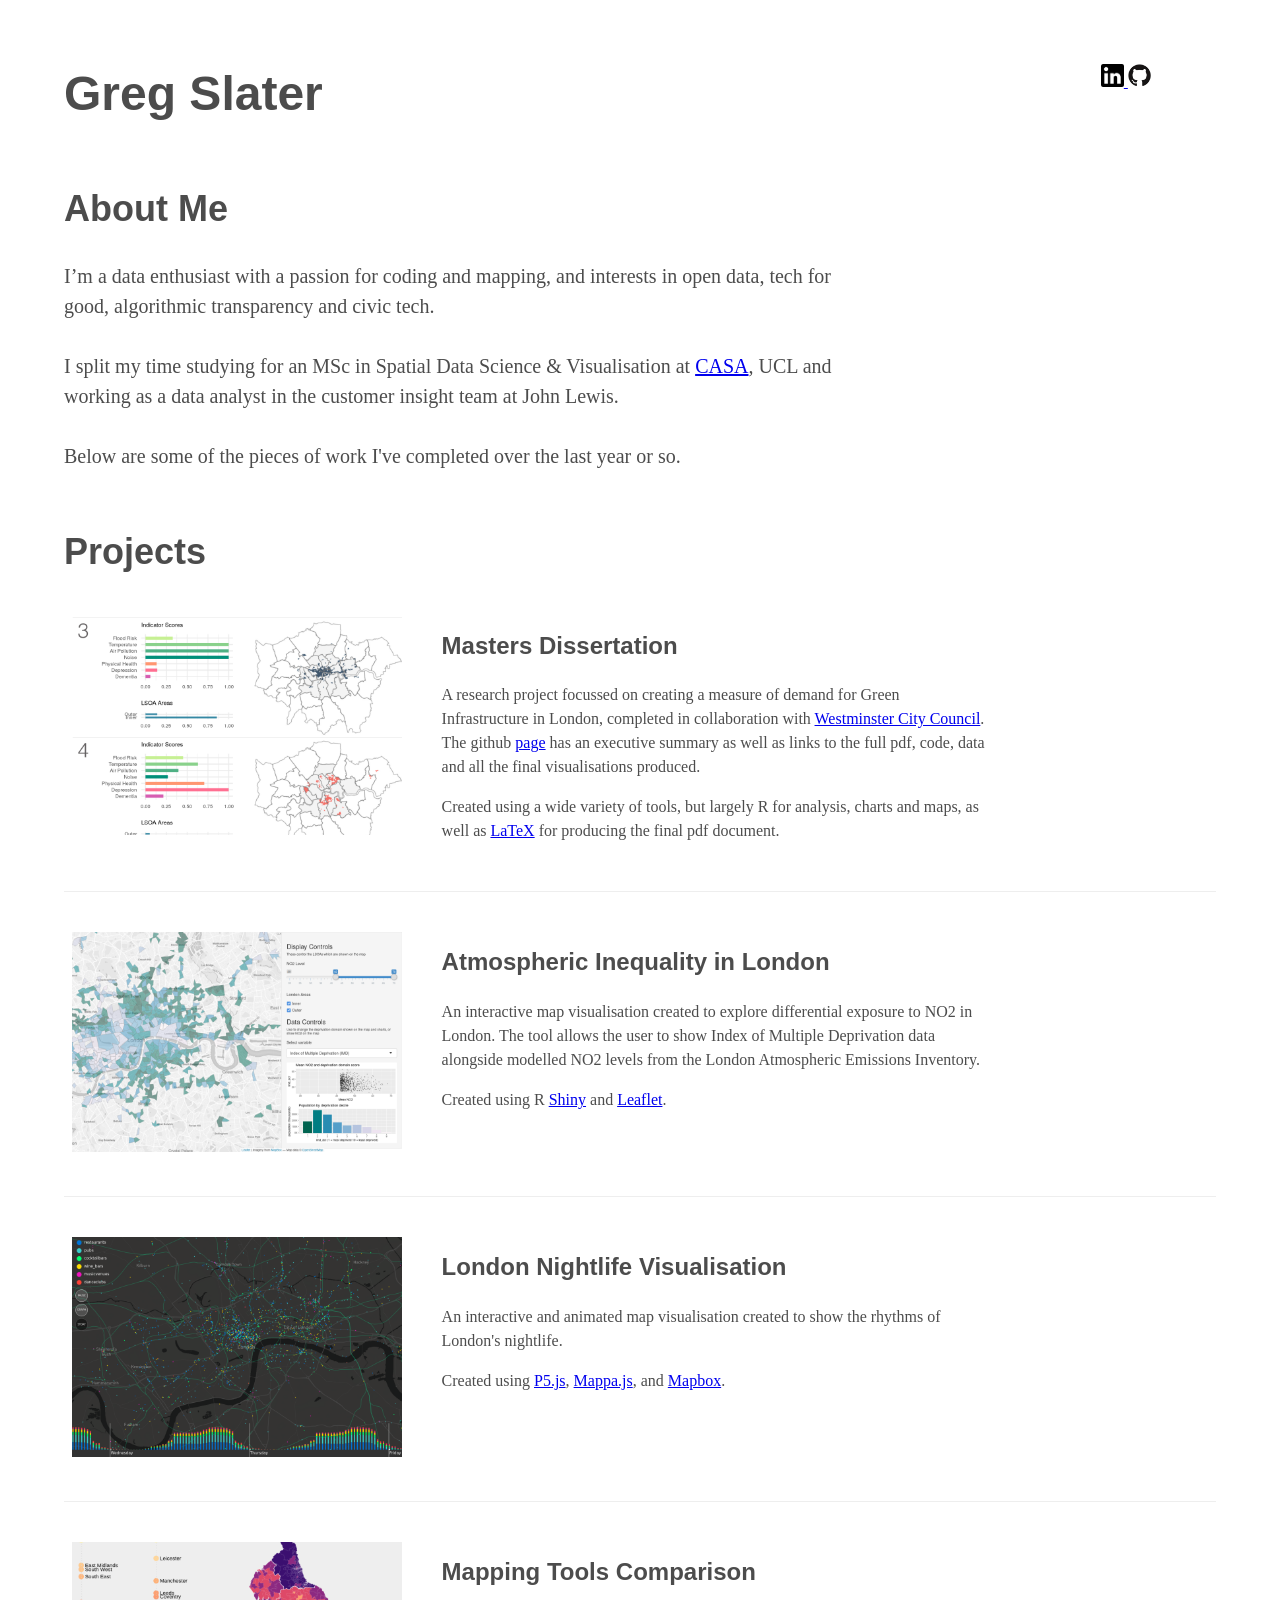
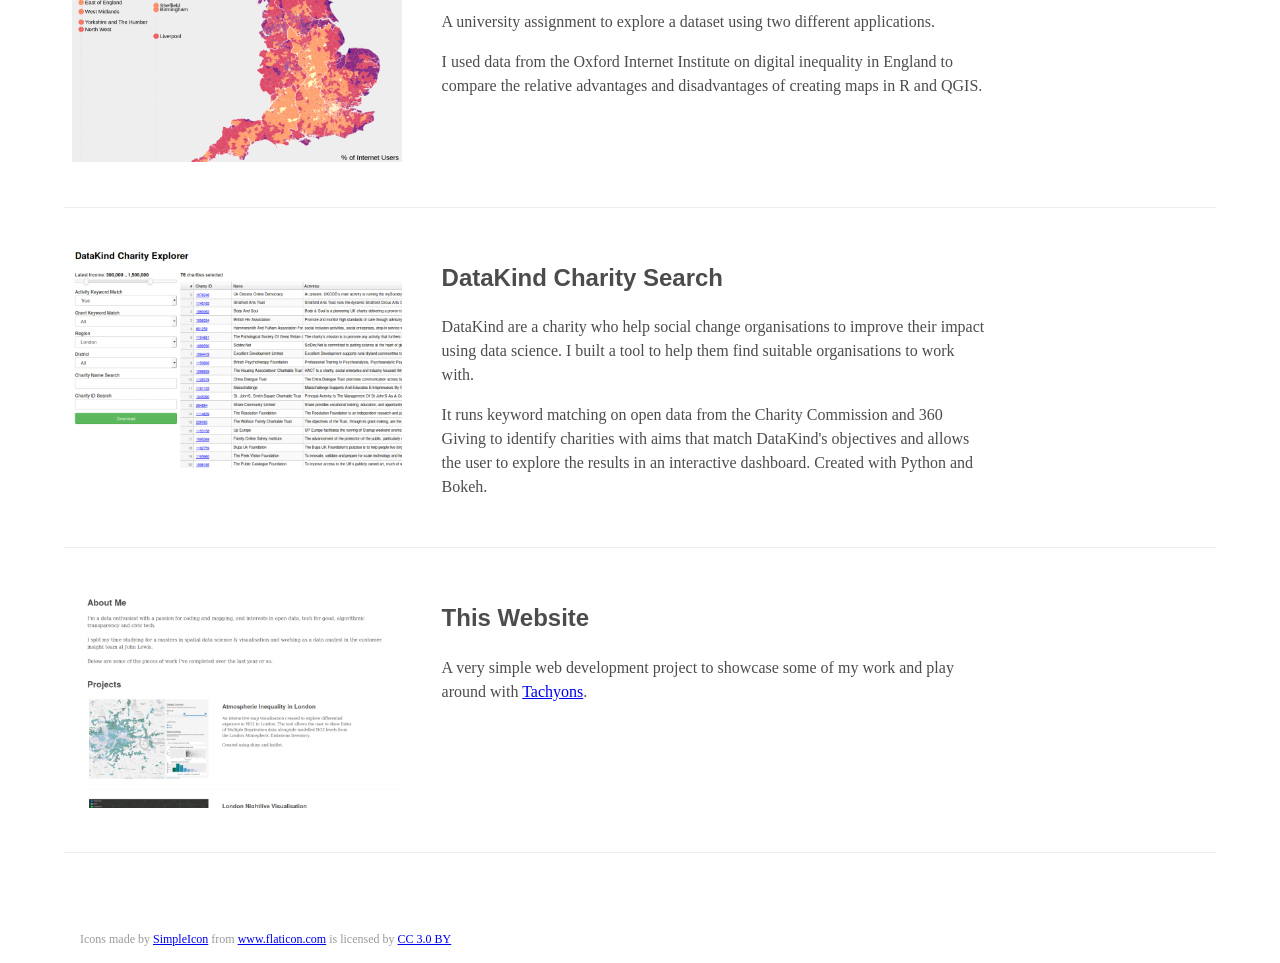
==== index.html @ 58b767f7 "add dissertation section" ====
<!DOCTYPE html>
<html lang="en">
  <head>
    <meta charset="UTF-8">
    <title>
       Greg Slater
    </title>
    <link rel="stylesheet" href="files/tachyons.css"/>
    <!-- <link href='https://fonts.googleapis.com/css?family=Montserrat' rel='stylesheet'> -->
  </head>


<body class = "black-70">
<!-- <p>Test text hello</p> -->
<!-- <section class="bg-white-10 pt5-ns pt4 ph5-ns ph4 black-80 lato"> -->
<section class="fl w-100 ph5-ns mt4 bg-white-10">
  <div class="fl w-90">
    <h1 class = "f1 lh-title sans-serif">Greg Slater</h1>
  </div>
  <div class="fl w-10 mt4">
    <!-- https://github.com/greg-slater/ -->
    <a href = "https://www.linkedin.com/in/greg-slater-in/">
      <img src="images/linkedin.png" class="w-20" alt="linkedin logo">
    </a>
    <a href = "https://github.com/greg-slater/">
      <img src="images/github.png" class="w-20" alt="linkedin logo">
    </a>
  </div>
  <!-- <div class="fl w-10 mt4"> -->
    <!-- <a href = "https://github.com/greg-slater/">
      <img src="images/github.png" class="w-20" alt="linkedin logo">
    </a> -->
  <!-- </div> -->
  <div class="fl w-70">
    <h2 class = "f2 lh-title sans-serif">About Me</h2>
    <p class = "f4 lh-copy baskerville">
      I’m a data enthusiast with a passion for coding and mapping, and interests in
      open data, tech for good, algorithmic transparency and civic tech. <br> <br>
      I split my time studying for an MSc in Spatial Data Science & Visualisation
      at <a href="https://www.ucl.ac.uk/bartlett/casa/">CASA</a>, UCL
      and working as a data analyst in the customer insight team at John Lewis. <br> <br>
      Below are some of the pieces of work I've completed over the last year or so.
    </p>
  </div>
</section>

<section class="fl w-100 ph5-ns mt2 bg-white-10">
  <h2 class = "f2 lh-title sans-serif"> Projects</h2>
</section>

<section class="fl w-100 ph5-ns mt1 cs w-100 bg-white-10">


    <div class = "fl w-30 pa2 dim pointer">
      <a href = "https://github.com/greg-slater/dissertation">
        <img src="images/dissertation_500.png" class="mw-100" alt="atmosphere thumbnail">
      </a>
    </div>

    <div class = "fl w-70 mh4 measure-wide">
      <h3 class = "f3 sans-serif">Masters Dissertation</h3>
      <p class = "f5 lh-copy baskerville">
        A research project focussed on creating a measure of demand for Green Infrastructure
        in London, completed in collaboration with <a href="https://www.westminster.gov.uk/">
          Westminster City Council</a>. The
        github <a href="https://github.com/greg-slater/dissertation">page</a> has
        an executive summary as well as links to the full pdf, code, data and all
        the final visualisations produced.
      </p>
      <p class = "f5 lh-copy baskerville">
        Created using a wide variety of tools, but largely R for analysis, charts
        and maps, as well as <a href="https://www.latex-project.org/">LaTeX</a>
        for producing the final pdf document.
      </p>
    </div>

    <div class = "fl w-100 pa3"></div>
    <div class = "fl w-100 pa3 bt b--light-gray"></div>


  <div class = "fl w-30 pa2 dim pointer">
    <a href = "https://greg-slater.shinyapps.io/shiny_app/">
      <img src="images/atmosphere_500.png" class="mw-100" alt="atmosphere thumbnail">
    </a>
  </div>

  <div class = "fl w-70 mh4 measure-wide">
    <h3 class = "f3 sans-serif">Atmospheric Inequality in London</h3>
    <p class = "f5 lh-copy baskerville">
      An interactive map visualisation created to explore differential exposure
      to NO2 in London. The tool allows the user to show Index of Multiple Deprivation data alongside
      modelled NO2 levels from the London Atmospheric Emissions Inventory.
    </p>
    <p class = "f5 lh-copy baskerville">
      Created using R <a href="https://shiny.rstudio.com/">Shiny</a> and
      <a href="https://rstudio.github.io/leaflet/">Leaflet</a>.
    </p>
  </div>

  <div class = "fl w-100 pa3"></div>
  <div class = "fl w-100 pa3 bt b--light-gray"></div>

  <div class = "fl w-30 pa2 dim pointer">
    <a href = "yelp/index.html">
      <img src="images/yelp_500.png" class="mw-100" alt="yelp thumbnail">
    </a>
  </div>
  <div class = "fl w-70 mh4 measure-wide">
    <h3 class = "f3 sans-serif">London Nightlife Visualisation</h3>
    <p class = "f5 lh-copy baskerville">
      An interactive and animated map visualisation created to show the rhythms of London's nightlife.
    </p>
    <p class = "f5 lh-copy baskerville">
      Created using <a href="https://p5js.org/">P5.js</a>, <a href="https://mappa.js.org/">Mappa.js</a>,
      and <a href="https://www.mapbox.com/">Mapbox</a>.
    </p>
  </div>

  <div class = "fl w-100 pa3"></div>
  <div class = "fl w-100 pa3 bt b--light-gray"></div>

  <div class = "fl w-30 pa2 dim pointer">
    <a href = "https://github.com/greg-slater/GIS">
      <img src="images/internet_500.png" class="mw-100" alt="internet thumbnail">
    </a>
  </div>

  <div class = "fl w-70 mh4 measure-wide">
    <h3 class = "f3 sans-serif">Mapping Tools Comparison</h3>
    <p class = "f5 lh-copy baskerville">
      A university assignment to explore a dataset using two different applications.
    </p>
    <p class = "f5 lh-copy baskerville">
      I used data from the Oxford Internet Institute on digital inequality in England to
      compare the relative advantages and disadvantages of creating maps in R and QGIS.
    </p>
  </div>

  <div class = "fl w-100 pa3"></div>
  <div class = "fl w-100 pa3 bt b--light-gray"></div>

  <div class = "fl w-30 pa2 dim pointer">
    <a href = "https://github.com/greg-slater/charity_search">
      <img src="images/charity_500.png" class="mw-100" alt="charity thumbnail">
    </a>
  </div>

  <div class = "fl w-70 mh4 measure-wide">
    <h3 class = "f3 sans-serif">DataKind Charity Search</h3>
    <p class = "f5 lh-copy baskerville">
      DataKind are a charity who help social change organisations to improve their impact using
      data science. I built a tool to help them find suitable organisations to work with.
    </p>
    <p class = "f5 lh-copy baskerville">
      It runs keyword matching on open data from the Charity Commission and 360 Giving
      to identify charities with aims that match DataKind's objectives and allows the user to explore
      the results in an interactive dashboard. Created with Python and Bokeh.
    </p>
  </div>

  <div class = "fl w-100 pa3"></div>
  <div class = "fl w-100 pa3 bt b--light-gray"></div>

  <div class = "fl w-30 pa2 dim pointer">
    <a href = "https://greg-slater.github.io">
      <img src="images/website_500.png" class="mw-100" alt="charity thumbnail">
    </a>
  </div>

  <div class = "fl w-70 mh4 measure-wide">
    <h3 class = "f3 sans-serif">This Website</h3>
    <p class = "f5 lh-copy baskerville">
      A very simple web development project to showcase some of my work and play around
      with <a href="https://http://tachyons.io/">Tachyons</a>.
    </p>
  </div>

  <div class = "fl w-100 pa3"></div>
  <div class = "fl w-100 pa3 bt b--light-gray"></div>

  <div class = "fl w-100 pa3"></div>
  <div class = "fl w-100 f7 pa3 black-40">Icons made by <a href="https://www.flaticon.com/authors/simpleicon" title="SimpleIcon">SimpleIcon</a> from <a href="https://www.flaticon.com/" 		    title="Flaticon">www.flaticon.com</a> is licensed by <a href="http://creativecommons.org/licenses/by/3.0/" 		    title="Creative Commons BY 3.0" target="_blank">CC 3.0 BY</a></div>

</section>

<script>
</script>

</body>
</html>
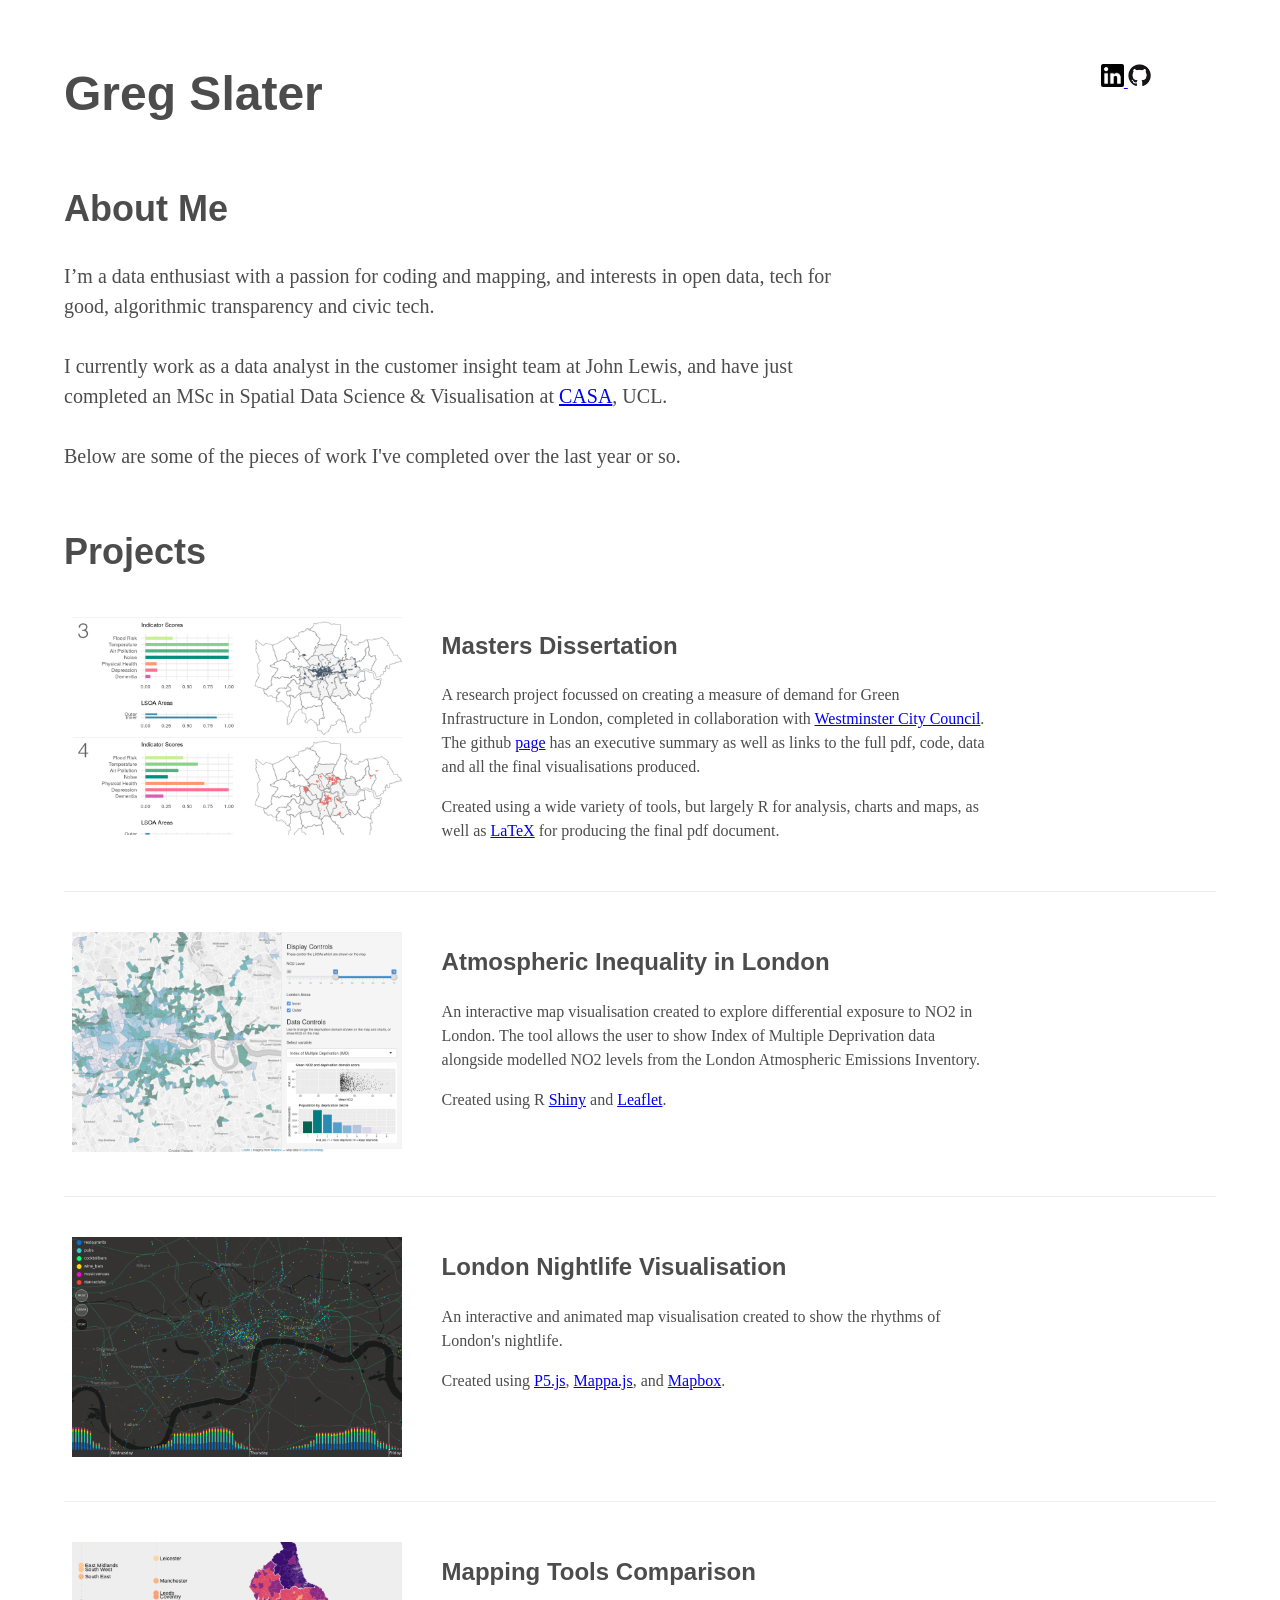
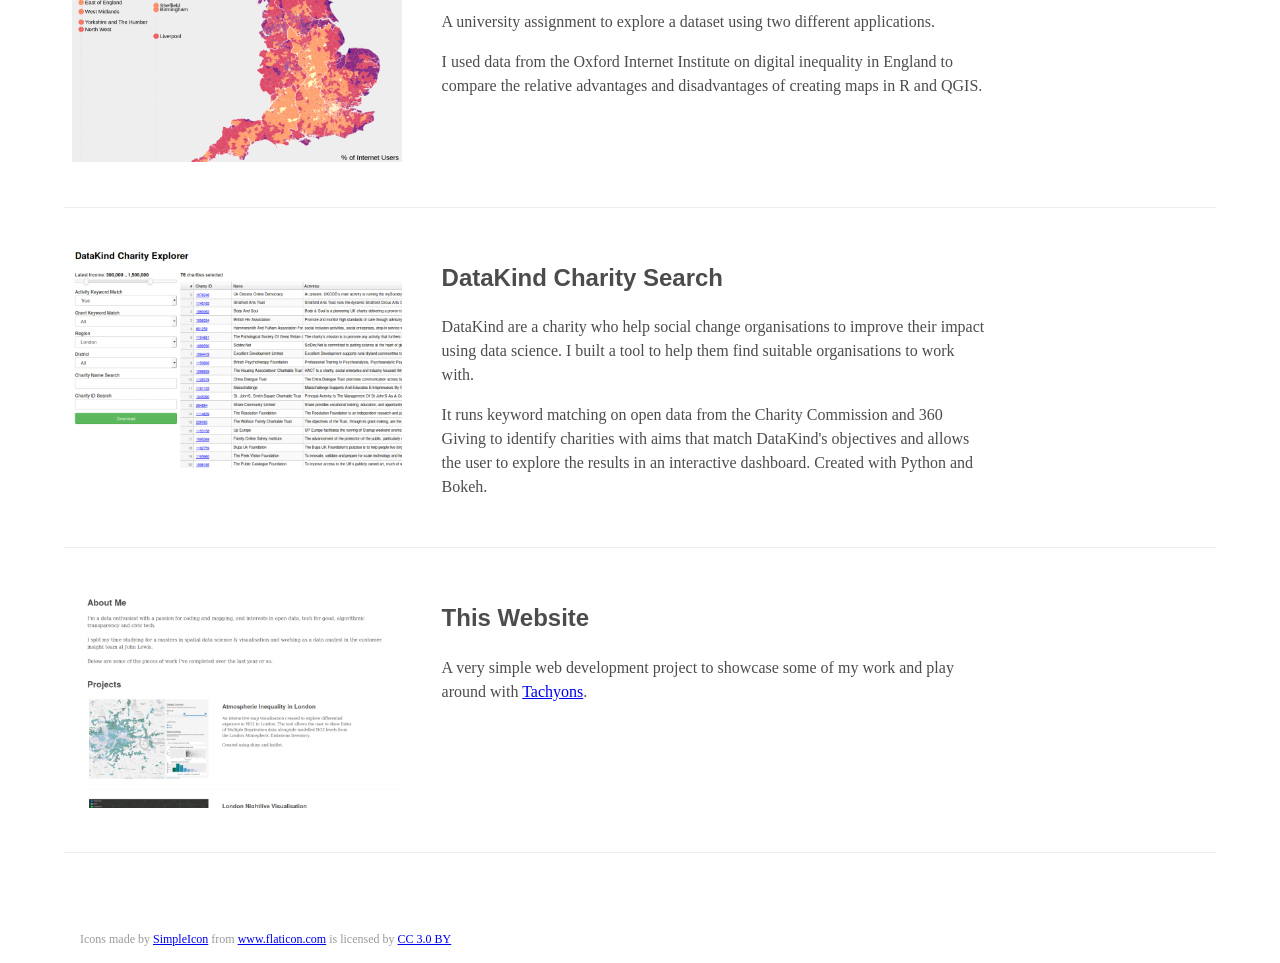
==== commit 31214372: "blurb change" ====
--- a/index.html
+++ b/index.html
@@ -36,9 +36,9 @@
     <p class = "f4 lh-copy baskerville">
       I’m a data enthusiast with a passion for coding and mapping, and interests in
       open data, tech for good, algorithmic transparency and civic tech. <br> <br>
-      I split my time studying for an MSc in Spatial Data Science & Visualisation
-      at <a href="https://www.ucl.ac.uk/bartlett/casa/">CASA</a>, UCL
-      and working as a data analyst in the customer insight team at John Lewis. <br> <br>
+      I currently work as a data analyst in the customer insight team at John Lewis,
+      and have just completed an MSc in Spatial Data Science & Visualisation
+      at <a href="https://www.ucl.ac.uk/bartlett/casa/">CASA</a>, UCL. <br> <br>
       Below are some of the pieces of work I've completed over the last year or so.
     </p>
   </div>
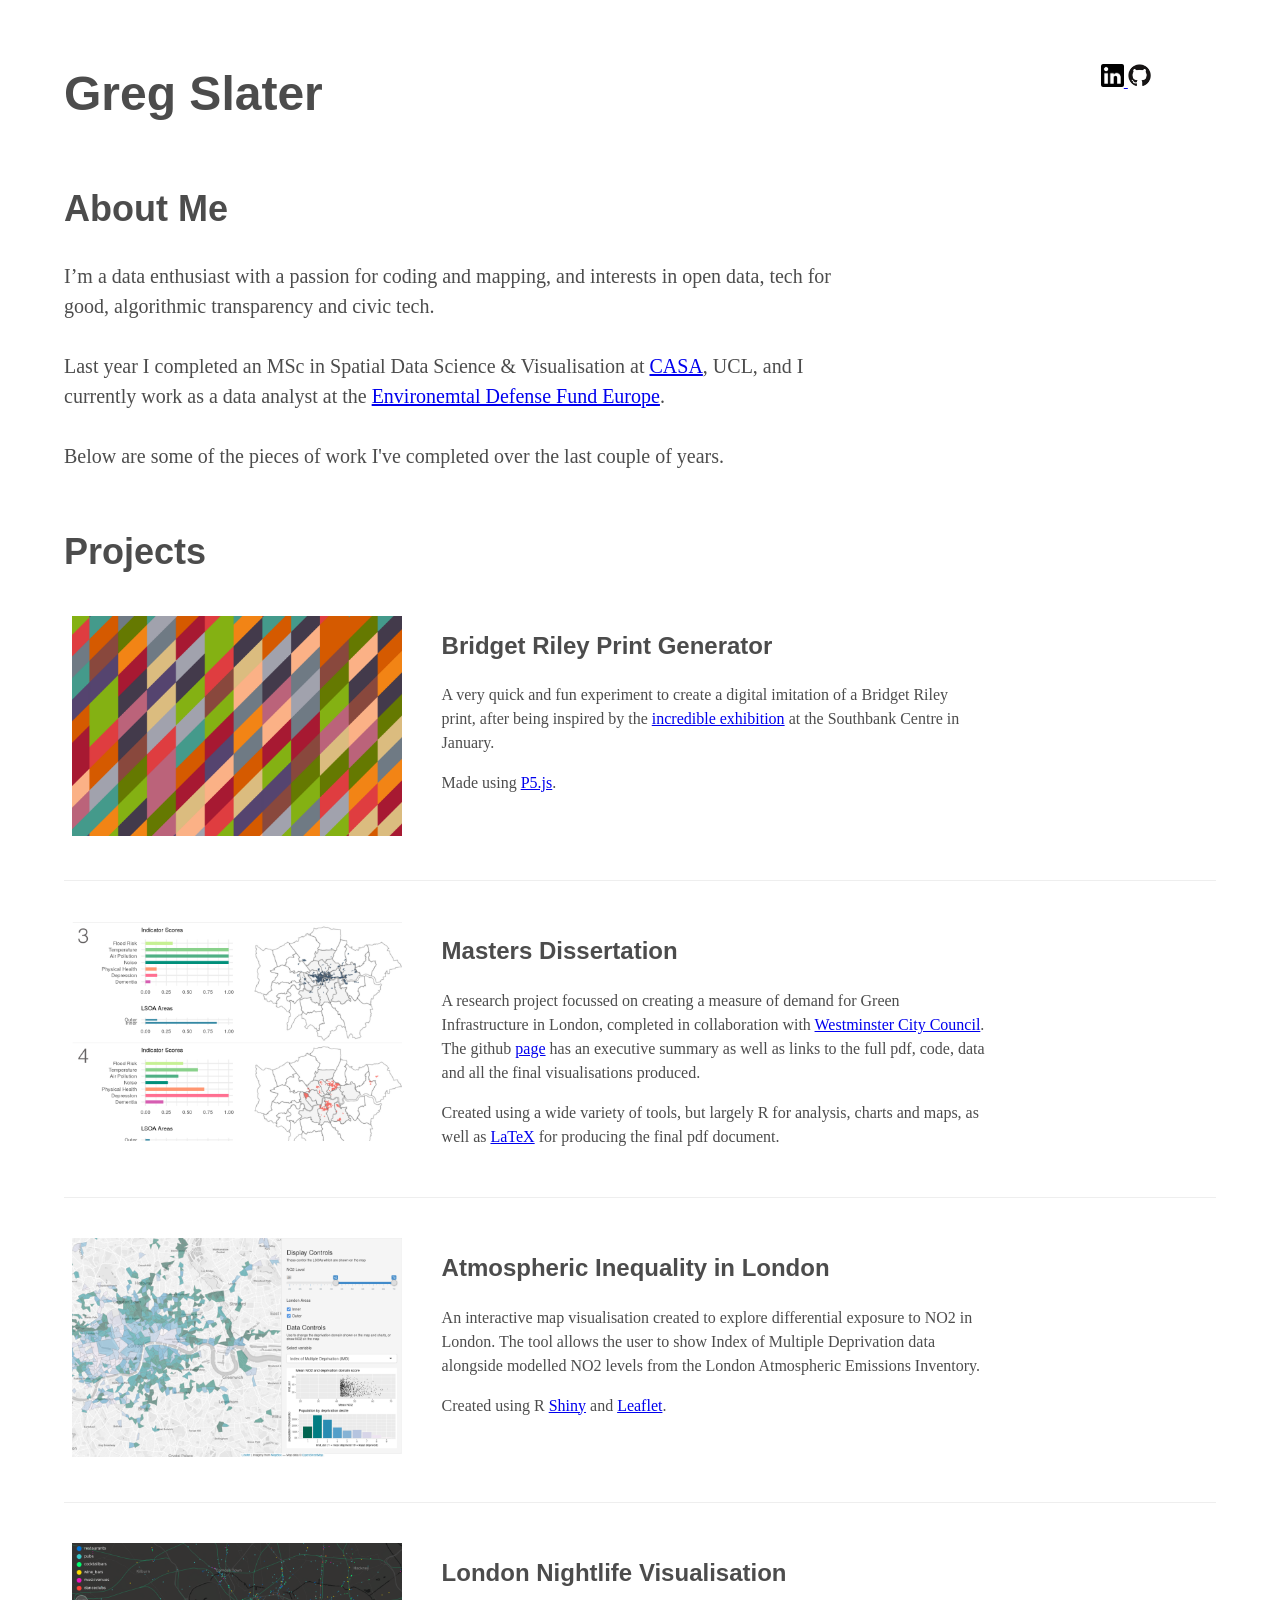
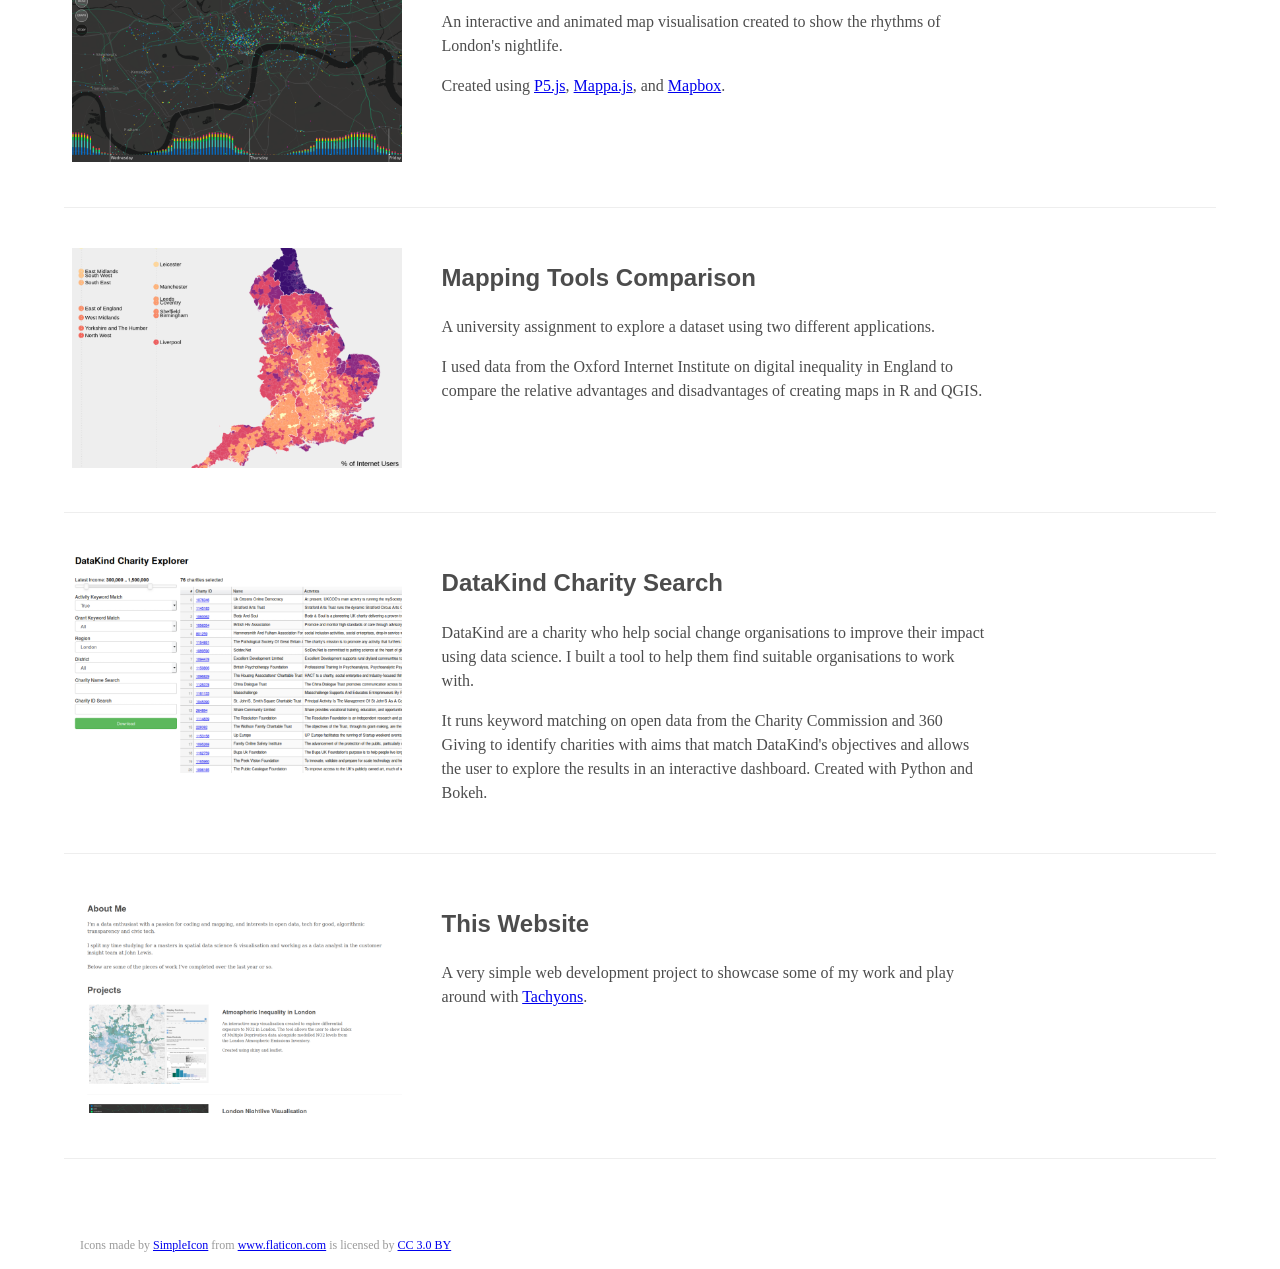
==== commit 2bf6a01f: "add riley section" ====
--- a/index.html
+++ b/index.html
@@ -36,10 +36,10 @@
     <p class = "f4 lh-copy baskerville">
       I’m a data enthusiast with a passion for coding and mapping, and interests in
       open data, tech for good, algorithmic transparency and civic tech. <br> <br>
-      I currently work as a data analyst in the customer insight team at John Lewis,
-      and have just completed an MSc in Spatial Data Science & Visualisation
-      at <a href="https://www.ucl.ac.uk/bartlett/casa/">CASA</a>, UCL. <br> <br>
-      Below are some of the pieces of work I've completed over the last year or so.
+      Last year I completed an MSc in Spatial Data Science & Visualisation
+      at <a href="https://www.ucl.ac.uk/bartlett/casa/">CASA</a>, UCL, and I currently work
+      as a data analyst at the <a href="https://europe.edf.org/">Environemtal Defense Fund Europe</a>. <br> <br>
+      Below are some of the pieces of work I've completed over the last couple of years.
     </p>
   </div>
 </section>
@@ -49,6 +49,31 @@
 </section>
 
 <section class="fl w-100 ph5-ns mt1 cs w-100 bg-white-10">
+
+
+  <div class = "fl w-30 pa2 dim pointer">
+    <a href = "https://greg-slater.github.io/riley">
+      <img src="images/riley_500.png" class="mw-100" alt="riley thumbnail">
+    </a>
+  </div>
+
+  <div class = "fl w-70 mh4 measure-wide">
+    <h3 class = "f3 sans-serif">Bridget Riley Print Generator</h3>
+    <p class = "f5 lh-copy baskerville">
+      A very quick and fun experiment to create a digital imitation of a Bridget Riley print, after being inspired by the
+       <a href="https://www.southbankcentre.co.uk/venues/hayward-gallery/past-exhibitions/bridget-riley">
+        incredible exhibition</a> at the Southbank Centre in January.
+    </p>
+    <p class = "f5 lh-copy baskerville">
+      Made using <a href="https://p5js.org/">P5.js</a>.
+    </p>
+  </div>
+
+  <div class = "fl w-100 pa3"></div>
+  <div class = "fl w-100 pa3 bt b--light-gray"></div>
+
+
+<!-- BREAK -->
 
 
     <div class = "fl w-30 pa2 dim pointer">
@@ -78,6 +103,8 @@
     <div class = "fl w-100 pa3 bt b--light-gray"></div>
 
 
+<!-- BREAK -->
+
   <div class = "fl w-30 pa2 dim pointer">
     <a href = "https://greg-slater.shinyapps.io/shiny_app/">
       <img src="images/atmosphere_500.png" class="mw-100" alt="atmosphere thumbnail">
@@ -100,6 +127,9 @@
   <div class = "fl w-100 pa3"></div>
   <div class = "fl w-100 pa3 bt b--light-gray"></div>
 
+
+<!-- BREAK -->
+
   <div class = "fl w-30 pa2 dim pointer">
     <a href = "yelp/index.html">
       <img src="images/yelp_500.png" class="mw-100" alt="yelp thumbnail">
@@ -119,6 +149,9 @@
   <div class = "fl w-100 pa3"></div>
   <div class = "fl w-100 pa3 bt b--light-gray"></div>
 
+
+<!-- BREAK -->
+
   <div class = "fl w-30 pa2 dim pointer">
     <a href = "https://github.com/greg-slater/GIS">
       <img src="images/internet_500.png" class="mw-100" alt="internet thumbnail">
@@ -138,6 +171,9 @@
 
   <div class = "fl w-100 pa3"></div>
   <div class = "fl w-100 pa3 bt b--light-gray"></div>
+
+
+<!-- BREAK -->
 
   <div class = "fl w-30 pa2 dim pointer">
     <a href = "https://github.com/greg-slater/charity_search">
@@ -161,6 +197,9 @@
   <div class = "fl w-100 pa3"></div>
   <div class = "fl w-100 pa3 bt b--light-gray"></div>
 
+
+<!-- BREAK -->
+
   <div class = "fl w-30 pa2 dim pointer">
     <a href = "https://greg-slater.github.io">
       <img src="images/website_500.png" class="mw-100" alt="charity thumbnail">
@@ -178,6 +217,9 @@
   <div class = "fl w-100 pa3"></div>
   <div class = "fl w-100 pa3 bt b--light-gray"></div>
 
+
+<!-- BREAK -->
+
   <div class = "fl w-100 pa3"></div>
   <div class = "fl w-100 f7 pa3 black-40">Icons made by <a href="https://www.flaticon.com/authors/simpleicon" title="SimpleIcon">SimpleIcon</a> from <a href="https://www.flaticon.com/" 		    title="Flaticon">www.flaticon.com</a> is licensed by <a href="http://creativecommons.org/licenses/by/3.0/" 		    title="Creative Commons BY 3.0" target="_blank">CC 3.0 BY</a></div>
 
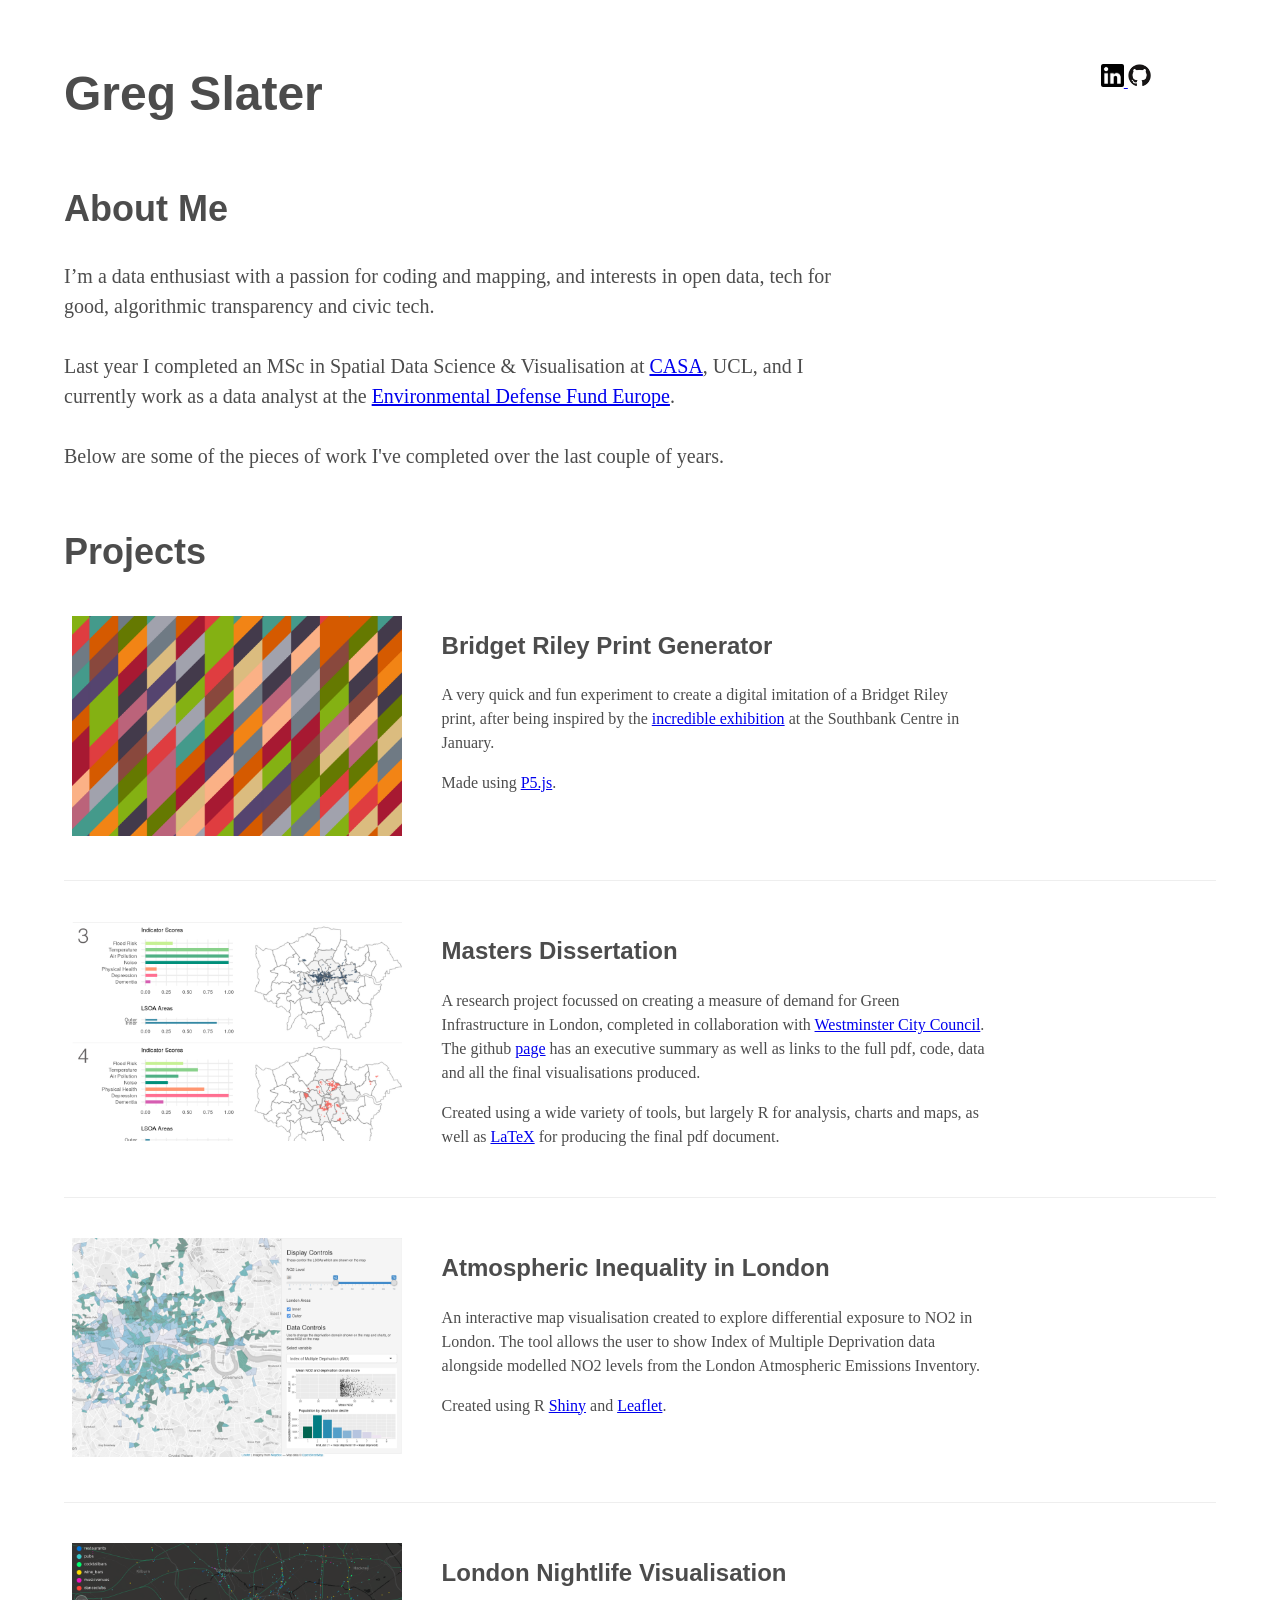
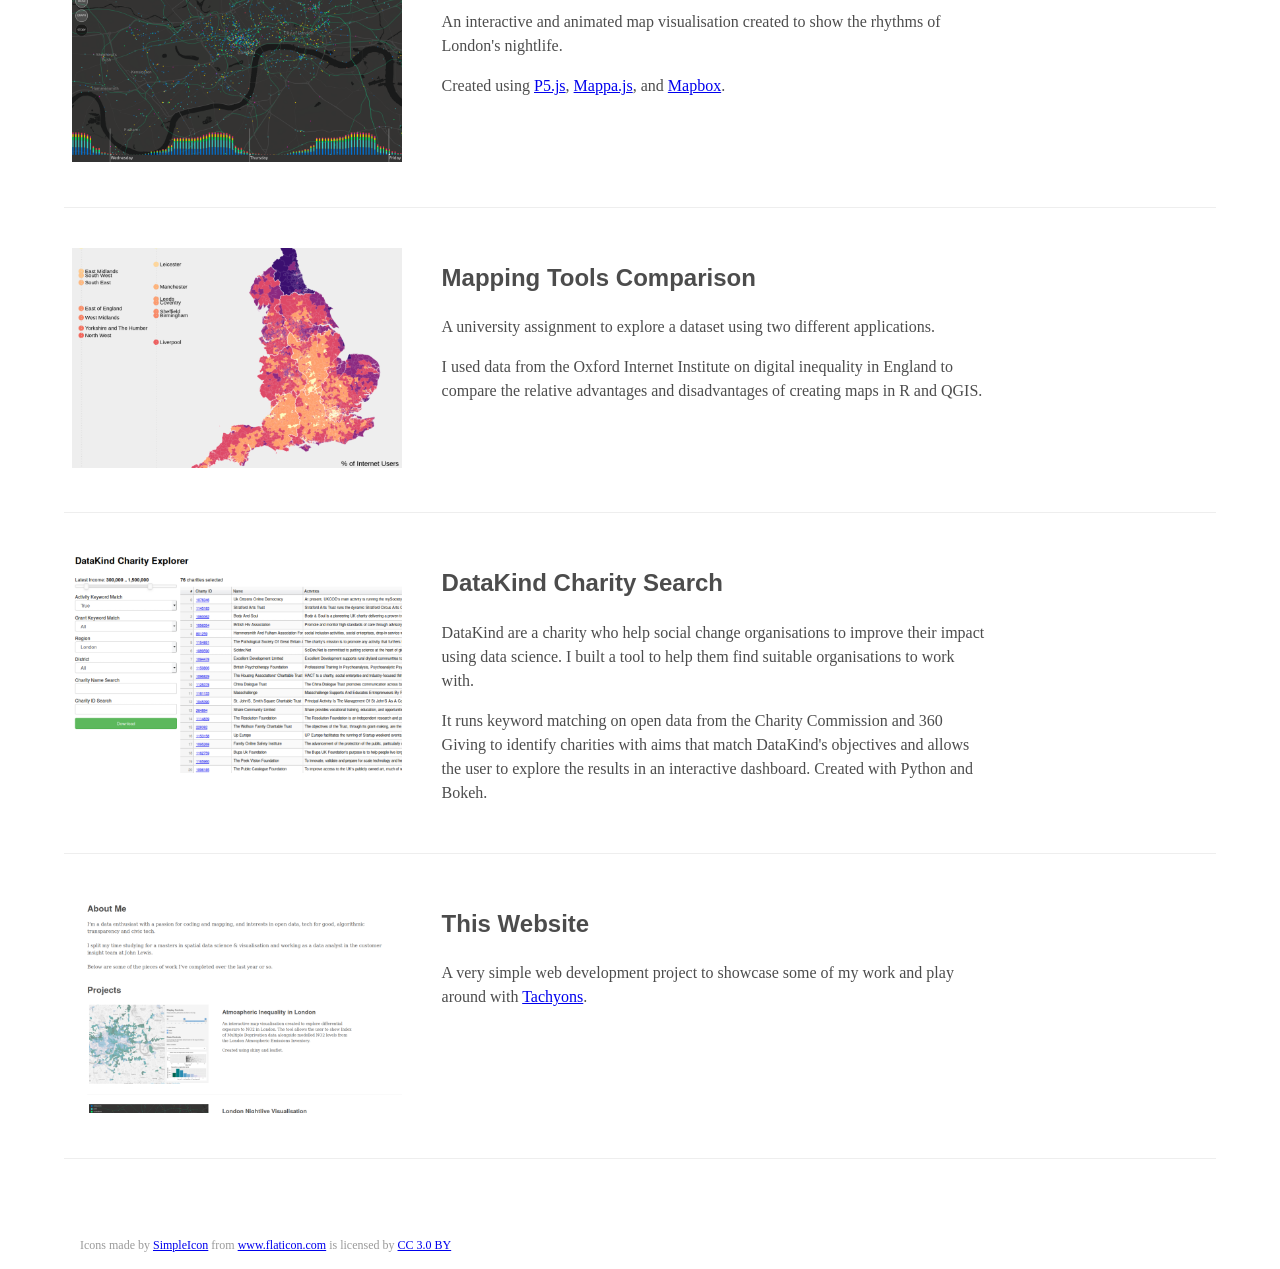
==== commit 236cc9e0: "spelling" ====
--- a/index.html
+++ b/index.html
@@ -38,7 +38,7 @@
       open data, tech for good, algorithmic transparency and civic tech. <br> <br>
       Last year I completed an MSc in Spatial Data Science & Visualisation
       at <a href="https://www.ucl.ac.uk/bartlett/casa/">CASA</a>, UCL, and I currently work
-      as a data analyst at the <a href="https://europe.edf.org/">Environemtal Defense Fund Europe</a>. <br> <br>
+      as a data analyst at the <a href="https://europe.edf.org/">Environmental Defense Fund Europe</a>. <br> <br>
       Below are some of the pieces of work I've completed over the last couple of years.
     </p>
   </div>
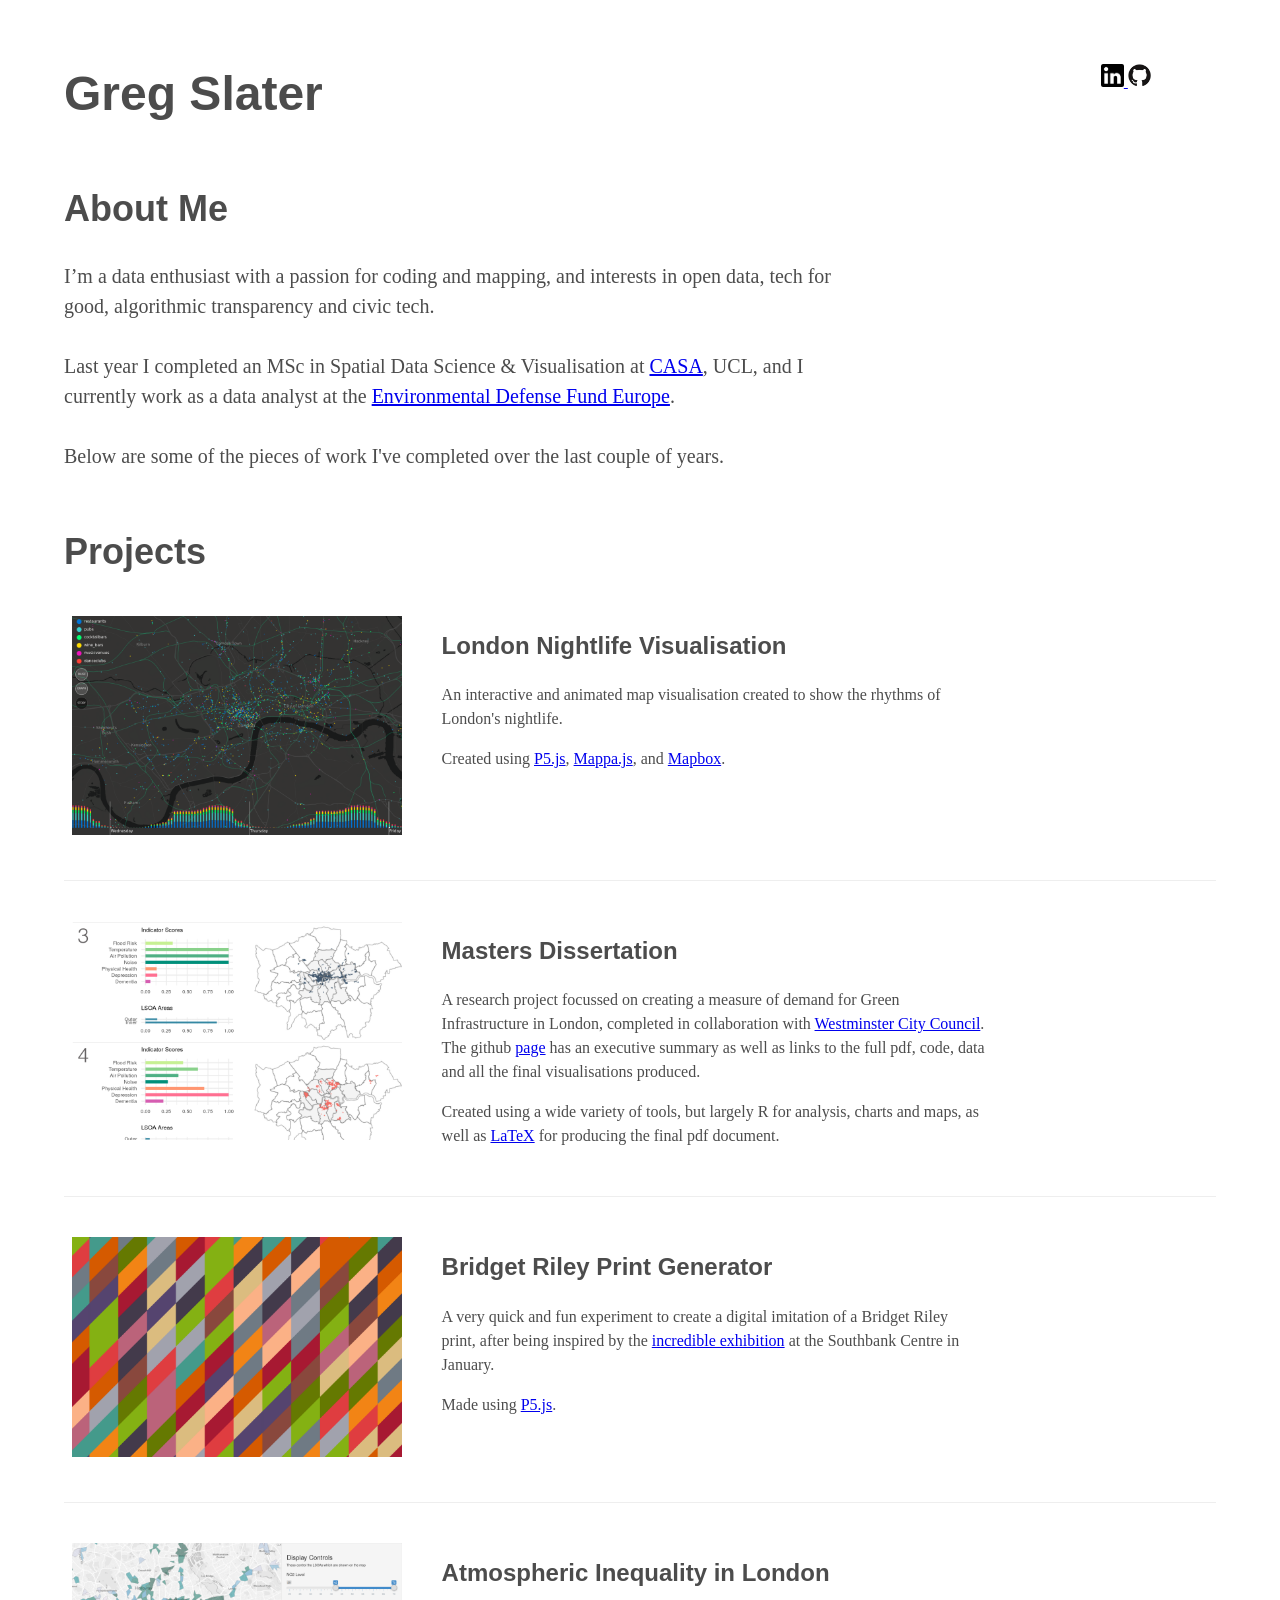
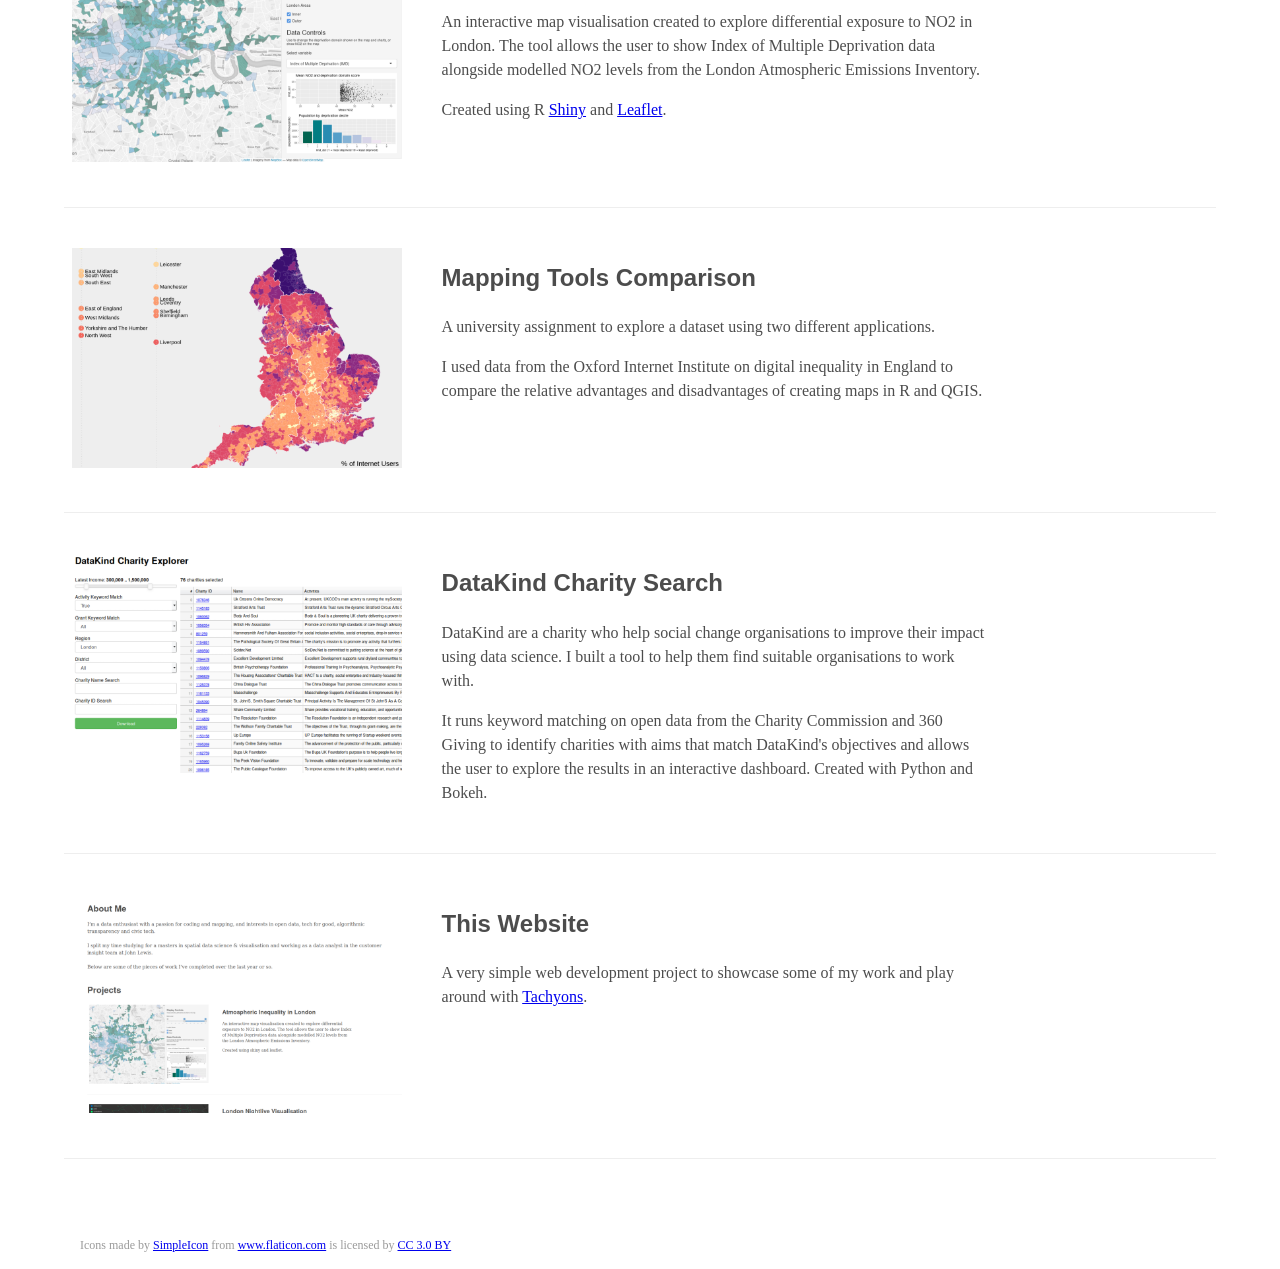
==== commit 44ac77f5: "change projects order" ====
--- a/index.html
+++ b/index.html
@@ -6,13 +6,11 @@
        Greg Slater
     </title>
     <link rel="stylesheet" href="files/tachyons.css"/>
-    <!-- <link href='https://fonts.googleapis.com/css?family=Montserrat' rel='stylesheet'> -->
   </head>
 
 
 <body class = "black-70">
-<!-- <p>Test text hello</p> -->
-<!-- <section class="bg-white-10 pt5-ns pt4 ph5-ns ph4 black-80 lato"> -->
+
 <section class="fl w-100 ph5-ns mt4 bg-white-10">
   <div class="fl w-90">
     <h1 class = "f1 lh-title sans-serif">Greg Slater</h1>
@@ -26,11 +24,8 @@
       <img src="images/github.png" class="w-20" alt="linkedin logo">
     </a>
   </div>
-  <!-- <div class="fl w-10 mt4"> -->
-    <!-- <a href = "https://github.com/greg-slater/">
-      <img src="images/github.png" class="w-20" alt="linkedin logo">
-    </a> -->
-  <!-- </div> -->
+
+
   <div class="fl w-70">
     <h2 class = "f2 lh-title sans-serif">About Me</h2>
     <p class = "f4 lh-copy baskerville">
@@ -51,6 +46,57 @@
 <section class="fl w-100 ph5-ns mt1 cs w-100 bg-white-10">
 
 
+    <div class = "fl w-30 pa2 dim pointer">
+      <a href = "yelp/index.html">
+        <img src="images/yelp_500.png" class="mw-100" alt="yelp thumbnail">
+      </a>
+    </div>
+    <div class = "fl w-70 mh4 measure-wide">
+      <h3 class = "f3 sans-serif">London Nightlife Visualisation</h3>
+      <p class = "f5 lh-copy baskerville">
+        An interactive and animated map visualisation created to show the rhythms of London's nightlife.
+      </p>
+      <p class = "f5 lh-copy baskerville">
+        Created using <a href="https://p5js.org/">P5.js</a>, <a href="https://mappa.js.org/">Mappa.js</a>,
+        and <a href="https://www.mapbox.com/">Mapbox</a>.
+      </p>
+    </div>
+
+    <div class = "fl w-100 pa3"></div>
+    <div class = "fl w-100 pa3 bt b--light-gray"></div>
+
+
+  <!-- BREAK -->
+
+      <div class = "fl w-30 pa2 dim pointer">
+        <a href = "https://github.com/greg-slater/dissertation">
+          <img src="images/dissertation_500.png" class="mw-100" alt="atmosphere thumbnail">
+        </a>
+      </div>
+
+      <div class = "fl w-70 mh4 measure-wide">
+        <h3 class = "f3 sans-serif">Masters Dissertation</h3>
+        <p class = "f5 lh-copy baskerville">
+          A research project focussed on creating a measure of demand for Green Infrastructure
+          in London, completed in collaboration with <a href="https://www.westminster.gov.uk/">
+            Westminster City Council</a>. The
+          github <a href="https://github.com/greg-slater/dissertation">page</a> has
+          an executive summary as well as links to the full pdf, code, data and all
+          the final visualisations produced.
+        </p>
+        <p class = "f5 lh-copy baskerville">
+          Created using a wide variety of tools, but largely R for analysis, charts
+          and maps, as well as <a href="https://www.latex-project.org/">LaTeX</a>
+          for producing the final pdf document.
+        </p>
+      </div>
+
+      <div class = "fl w-100 pa3"></div>
+      <div class = "fl w-100 pa3 bt b--light-gray"></div>
+
+
+  <!-- BREAK -->
+
   <div class = "fl w-30 pa2 dim pointer">
     <a href = "https://greg-slater.github.io/riley">
       <img src="images/riley_500.png" class="mw-100" alt="riley thumbnail">
@@ -76,35 +122,6 @@
 <!-- BREAK -->
 
 
-    <div class = "fl w-30 pa2 dim pointer">
-      <a href = "https://github.com/greg-slater/dissertation">
-        <img src="images/dissertation_500.png" class="mw-100" alt="atmosphere thumbnail">
-      </a>
-    </div>
-
-    <div class = "fl w-70 mh4 measure-wide">
-      <h3 class = "f3 sans-serif">Masters Dissertation</h3>
-      <p class = "f5 lh-copy baskerville">
-        A research project focussed on creating a measure of demand for Green Infrastructure
-        in London, completed in collaboration with <a href="https://www.westminster.gov.uk/">
-          Westminster City Council</a>. The
-        github <a href="https://github.com/greg-slater/dissertation">page</a> has
-        an executive summary as well as links to the full pdf, code, data and all
-        the final visualisations produced.
-      </p>
-      <p class = "f5 lh-copy baskerville">
-        Created using a wide variety of tools, but largely R for analysis, charts
-        and maps, as well as <a href="https://www.latex-project.org/">LaTeX</a>
-        for producing the final pdf document.
-      </p>
-    </div>
-
-    <div class = "fl w-100 pa3"></div>
-    <div class = "fl w-100 pa3 bt b--light-gray"></div>
-
-
-<!-- BREAK -->
-
   <div class = "fl w-30 pa2 dim pointer">
     <a href = "https://greg-slater.shinyapps.io/shiny_app/">
       <img src="images/atmosphere_500.png" class="mw-100" alt="atmosphere thumbnail">
@@ -130,27 +147,6 @@
 
 <!-- BREAK -->
 
-  <div class = "fl w-30 pa2 dim pointer">
-    <a href = "yelp/index.html">
-      <img src="images/yelp_500.png" class="mw-100" alt="yelp thumbnail">
-    </a>
-  </div>
-  <div class = "fl w-70 mh4 measure-wide">
-    <h3 class = "f3 sans-serif">London Nightlife Visualisation</h3>
-    <p class = "f5 lh-copy baskerville">
-      An interactive and animated map visualisation created to show the rhythms of London's nightlife.
-    </p>
-    <p class = "f5 lh-copy baskerville">
-      Created using <a href="https://p5js.org/">P5.js</a>, <a href="https://mappa.js.org/">Mappa.js</a>,
-      and <a href="https://www.mapbox.com/">Mapbox</a>.
-    </p>
-  </div>
-
-  <div class = "fl w-100 pa3"></div>
-  <div class = "fl w-100 pa3 bt b--light-gray"></div>
-
-
-<!-- BREAK -->
 
   <div class = "fl w-30 pa2 dim pointer">
     <a href = "https://github.com/greg-slater/GIS">
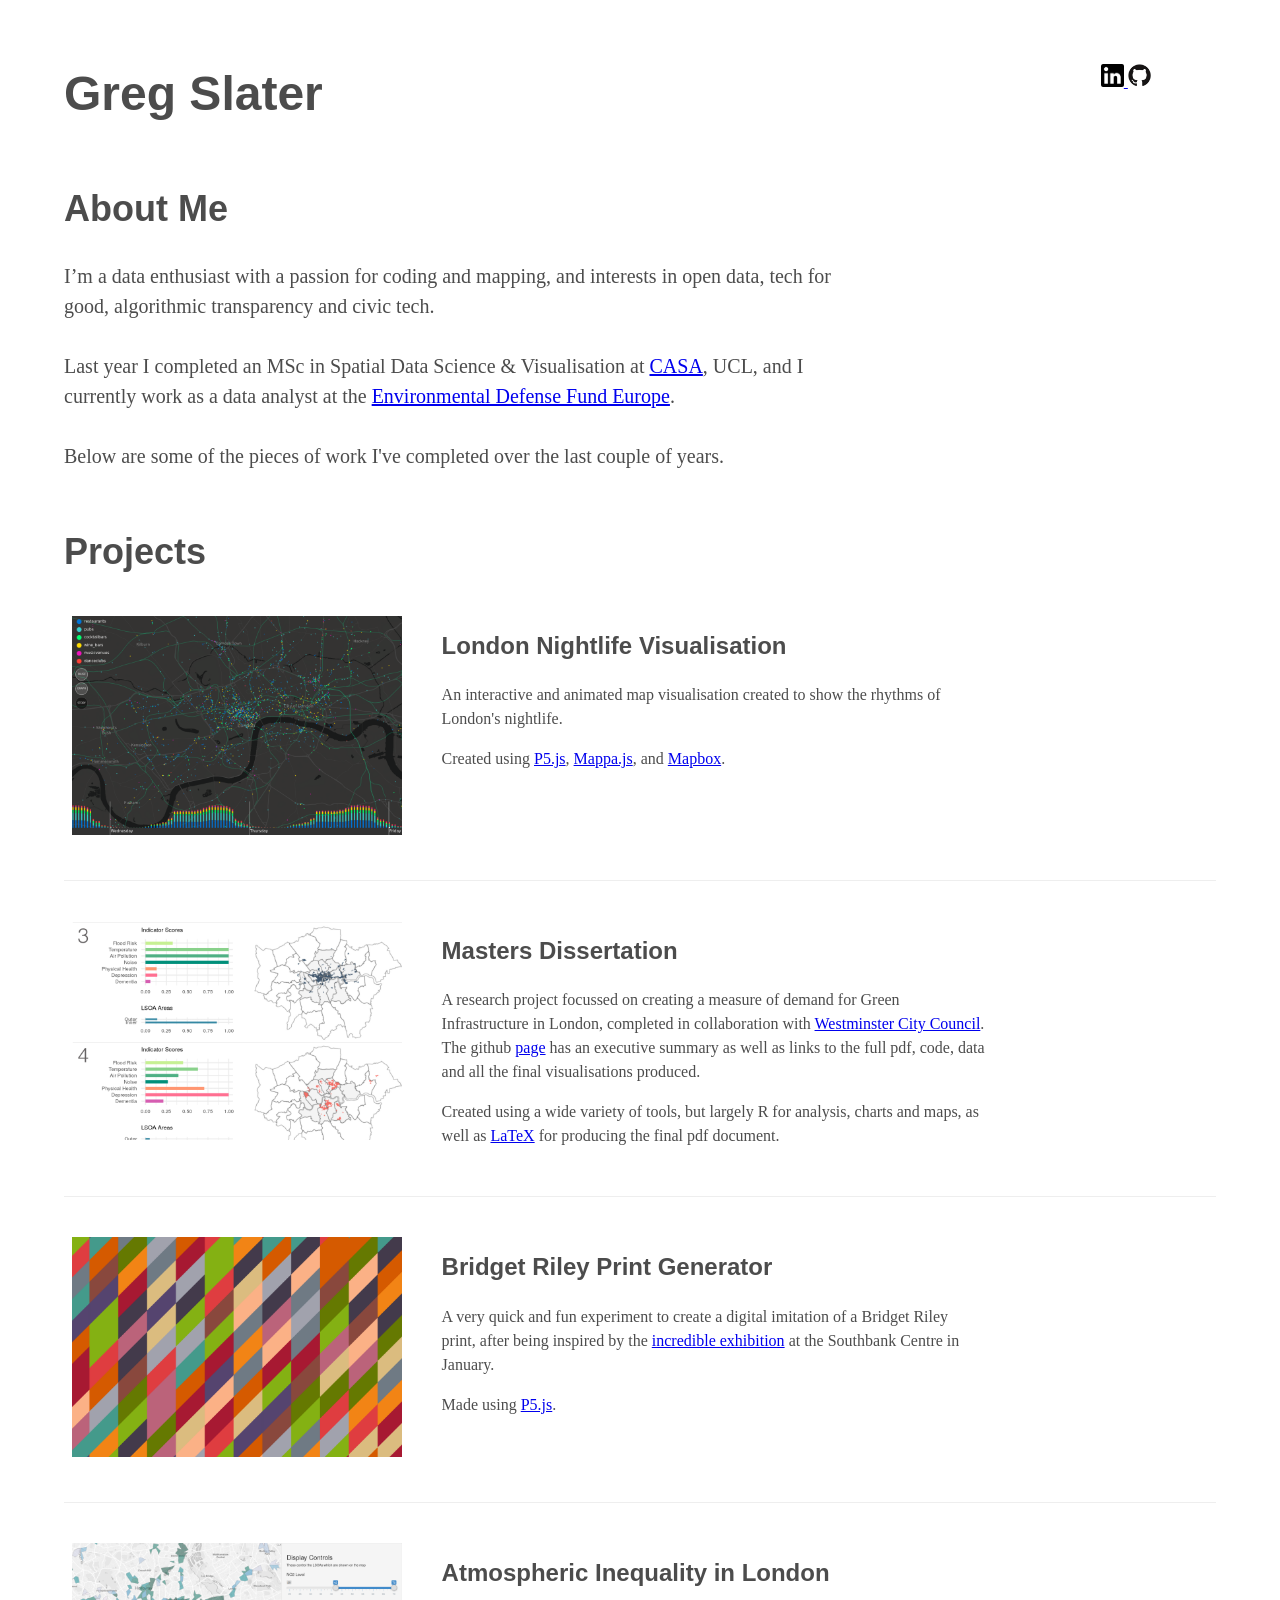
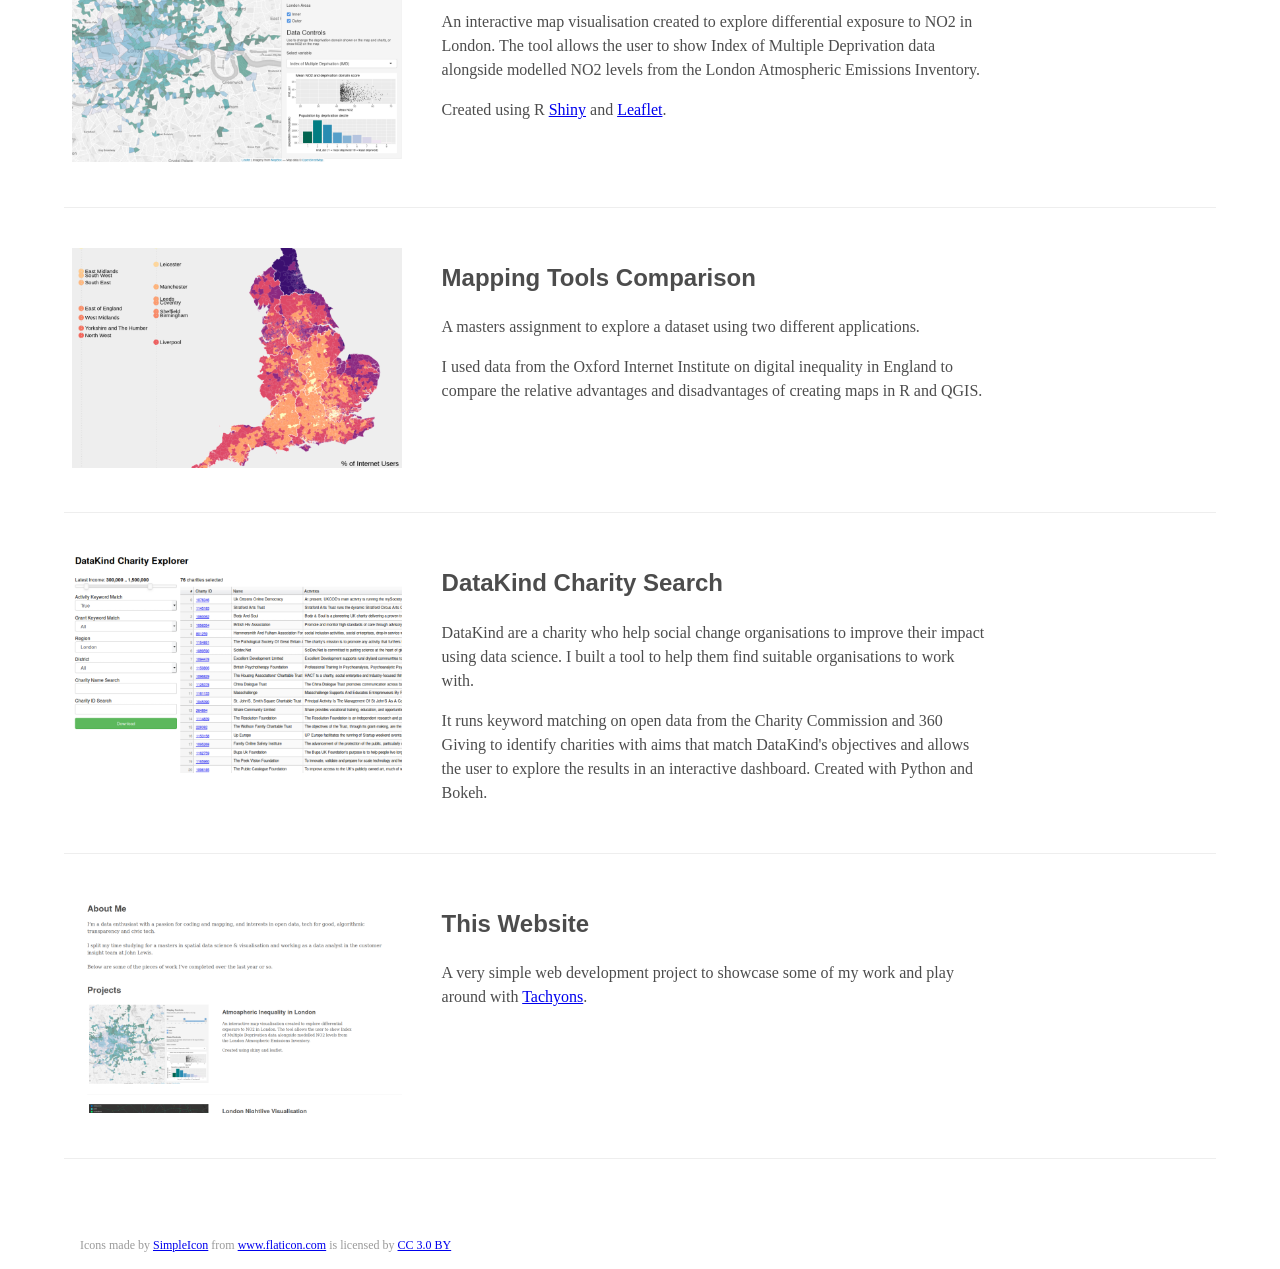
==== commit 3e7649fc: "spelling" ====
--- a/index.html
+++ b/index.html
@@ -157,7 +157,7 @@
   <div class = "fl w-70 mh4 measure-wide">
     <h3 class = "f3 sans-serif">Mapping Tools Comparison</h3>
     <p class = "f5 lh-copy baskerville">
-      A university assignment to explore a dataset using two different applications.
+      A masters assignment to explore a dataset using two different applications.
     </p>
     <p class = "f5 lh-copy baskerville">
       I used data from the Oxford Internet Institute on digital inequality in England to
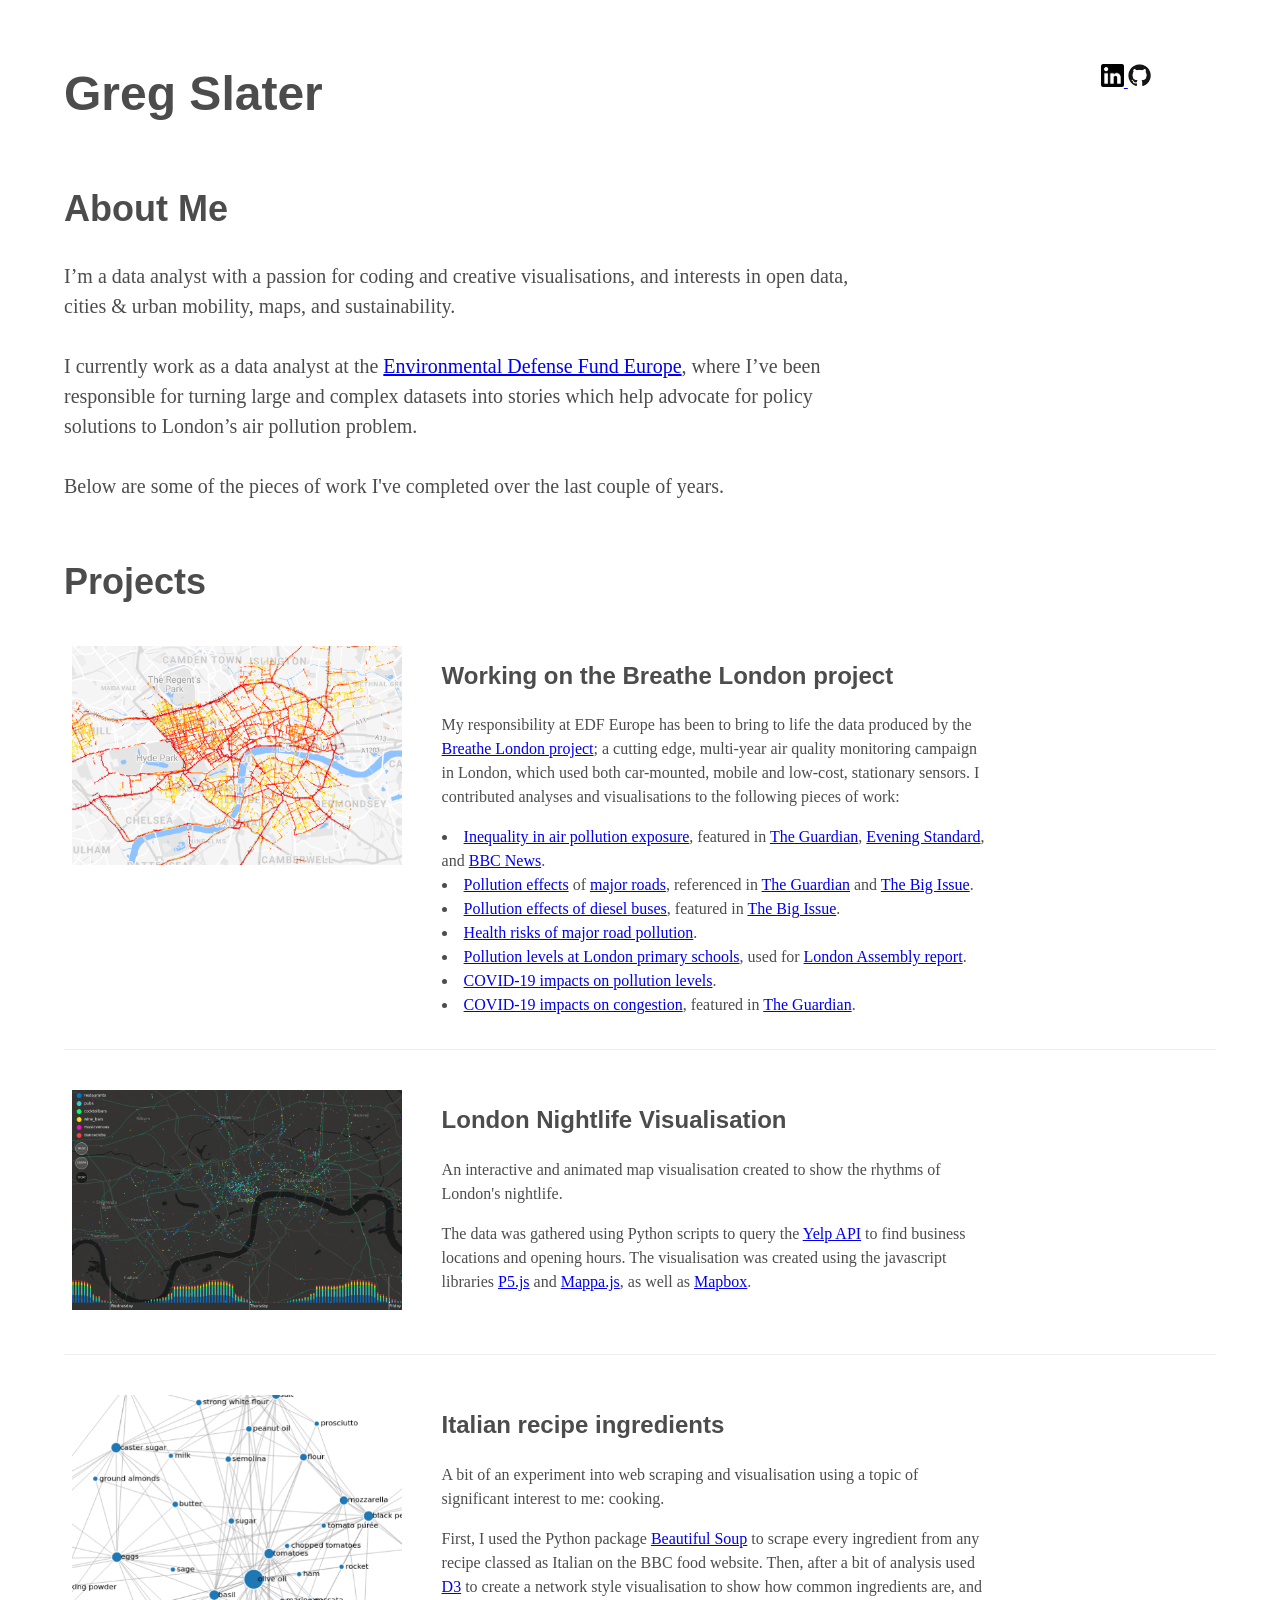
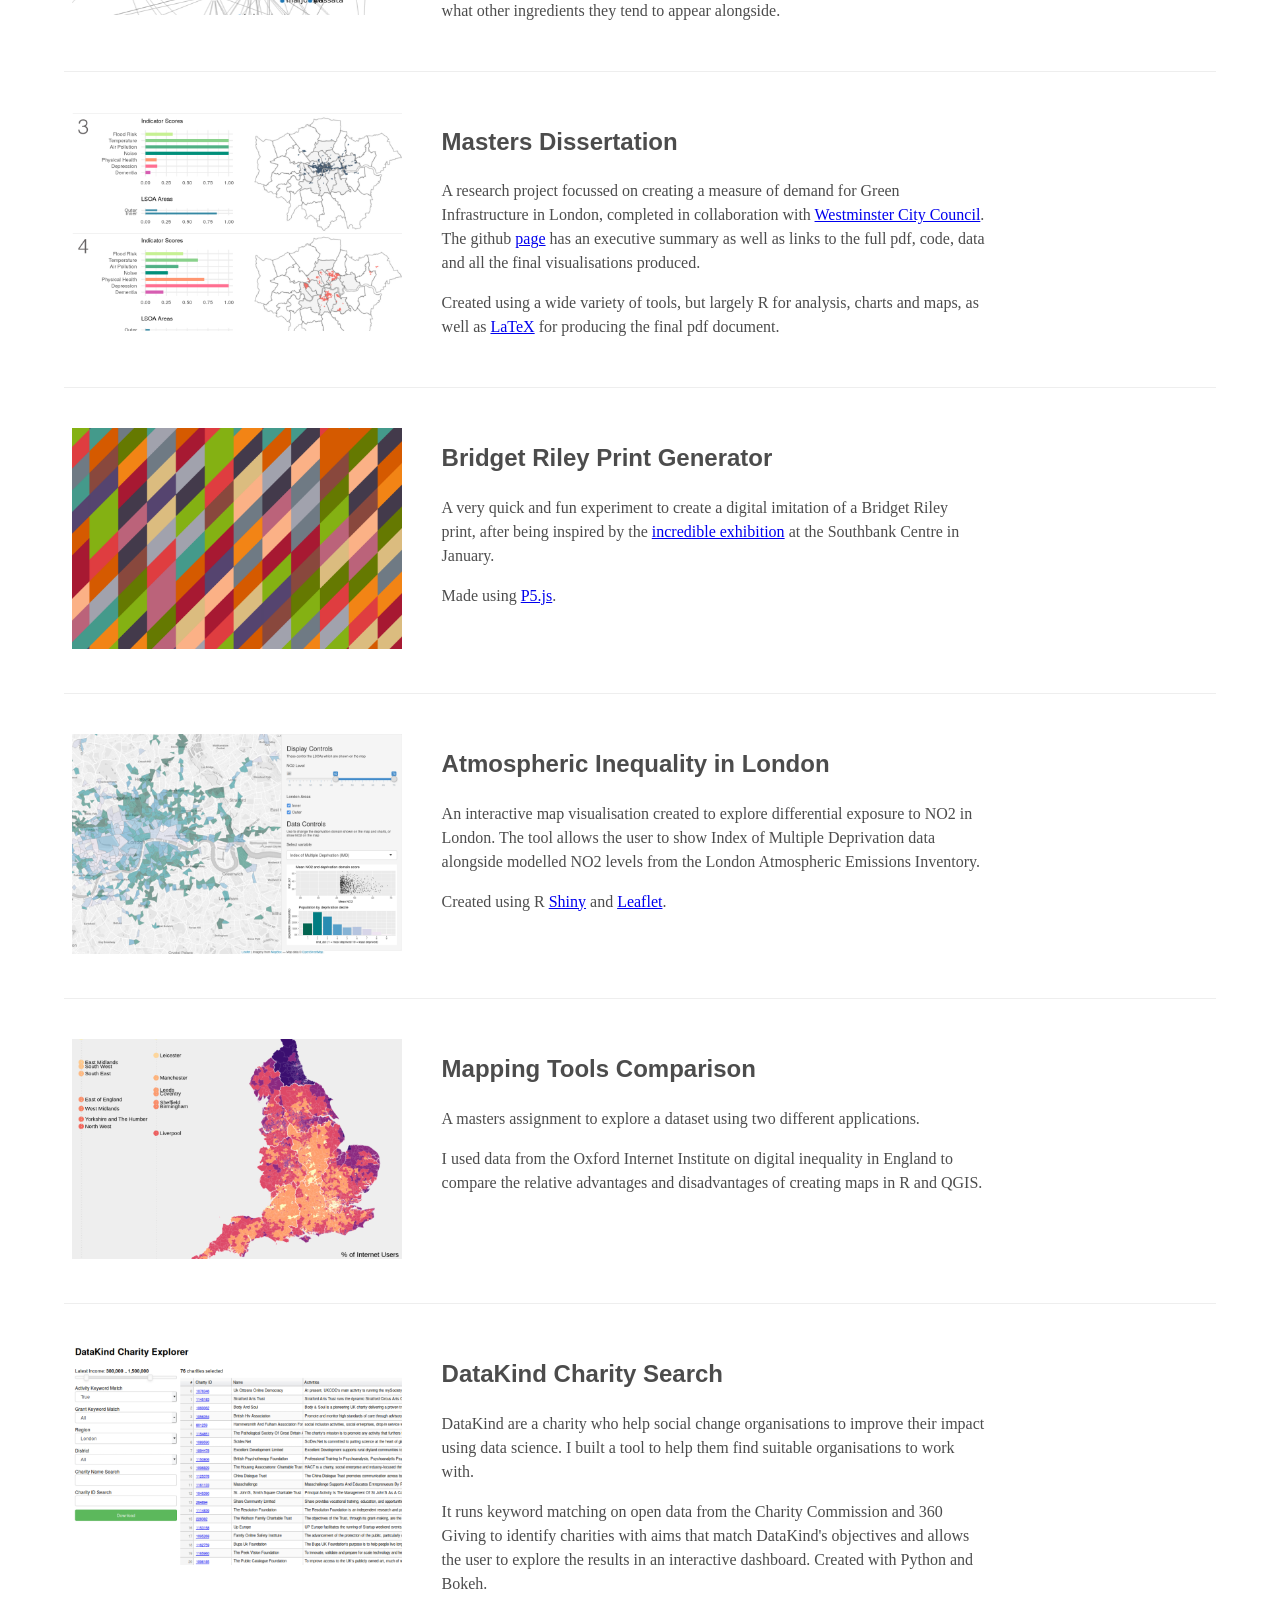
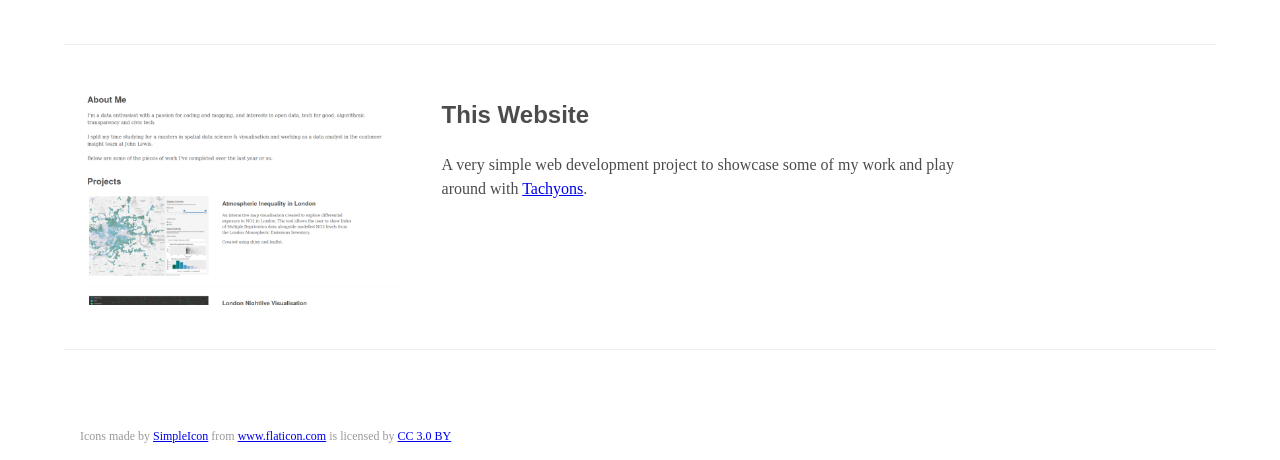
==== commit a5594df6: "add latest work" ====
--- a/index.html
+++ b/index.html
@@ -29,11 +29,11 @@
   <div class="fl w-70">
     <h2 class = "f2 lh-title sans-serif">About Me</h2>
     <p class = "f4 lh-copy baskerville">
-      I’m a data enthusiast with a passion for coding and mapping, and interests in
-      open data, tech for good, algorithmic transparency and civic tech. <br> <br>
-      Last year I completed an MSc in Spatial Data Science & Visualisation
-      at <a href="https://www.ucl.ac.uk/bartlett/casa/">CASA</a>, UCL, and I currently work
-      as a data analyst at the <a href="https://europe.edf.org/">Environmental Defense Fund Europe</a>. <br> <br>
+      I’m a data analyst with a passion for coding and creative visualisations,
+      and interests in open data, cities & urban mobility, maps, and sustainability. <br> <br>
+      I currently work as a data analyst at the <a href="https://europe.edf.org/">Environmental Defense Fund Europe</a>,
+      where I’ve been responsible for turning large and complex datasets into stories
+      which help advocate for policy solutions to London’s air pollution problem. <br> <br>
       Below are some of the pieces of work I've completed over the last couple of years.
     </p>
   </div>
@@ -45,6 +45,46 @@
 
 <section class="fl w-100 ph5-ns mt1 cs w-100 bg-white-10">
 
+
+  <!-- PROJECT LIST -->
+
+      <div class = "fl w-30 pa2 dim pointer">
+        <a href = "https://www.globalcleanair.org/innovative-air-quality-monitoring/london-uk/">
+          <img src="images/breathe_london_500.png" class="mw-100" alt="breathe london thumbnail">
+        </a>
+      </div>
+
+      <div class = "fl w-70 mh4 measure-wide">
+        <h3 class = "f3 sans-serif">Working on the Breathe London project</h3>
+        <p class = "f5 lh-copy baskerville">
+          My responsibility at EDF Europe has been to bring to life the data produced
+          by the <a href='https://www.globalcleanair.org/innovative-air-quality-monitoring/london-uk/'>Breathe London project</a>; a cutting edge, multi-year air quality monitoring
+          campaign in London, which used both car-mounted, mobile and low-cost, stationary sensors. I contributed analyses and visualisations to the following pieces of work:
+        </p>
+
+          <li class = "f5 lh-copy baskerville"><a href="https://www.edf.org/media/young-activists-and-nhs-doctors-warn-breathing-kills-london-air-pollution-hits-deprived-areas">Inequality in air pollution exposure</a>, featured in <a href="https://www.theguardian.com/environment/2021/mar/11/london-teenagers-road-signs-highlight-effect-of-toxic-air-on-people-of-colour">The Guardian</a>, <a href="https://www.standard.co.uk/news/london/choked-up-hijack-road-signs-catford-brixton-whitechapel-air-pollution-impacts-bame-communities-b923643.html">Evening Standard</a>, and <a href="https://www.bbc.co.uk/news/uk-england-london-56372704">BBC News</a>.</li>
+
+          <li class = "f5 lh-copy baskerville"><a href='https://www.globalcleanair.org/health/londons-major-roads-are-noisy-polluted-and-outdated-its-time-to-make-these-roads-healthier-and-more-equitable/'>Pollution effects</a>
+ of <a href='https://www.edf.org/media/parent-and-teen-campaigners-demand-action-after-study-reveals-nearly-50000-london-school'>major roads</a>, referenced in <a href='https://www.theguardian.com/environment/2021/jun/04/pollutionwatch-time-to-rethink-londons-red-routes?edf=145'>The Guardian</a>
+ and <a href='https://www.bigissue.com/latest/environment/dangerous-levels-of-air-pollution-near-london-schools-say-parents-groups/'>The Big Issue</a>.</li>
+
+          <li class = "f5 lh-copy baskerville"><a href='https://www.edf.org/media/london-parent-groups-warn-diesel-buses-choking-young-children'>Pollution effects of diesel buses</a>, featured in <a href='https://www.bigissue.com/latest/environment/the-wheels-on-the-bus-make-toxic-air-parents-call-for-action-on-pollution/'>The Big Issue</a>.</li>
+
+          <li class = "f5 lh-copy baskerville"><a href='https://www.globalcleanair.org/london/londons-major-roads-are-putting-children-at-risk-of-developing-asthma/'>Health risks of major road pollution</a>.</li>
+
+          <li class = "f5 lh-copy baskerville"><a href='https://www.globalcleanair.org/health/deprived-and-bame-schoolchildren-in-london-experience-greater-air-pollution-burden/'>Pollution levels at London primary schools</a>, used for <a href='https://www.london.gov.uk/about-us/london-assembly/london-assembly-publications/clearing-air-pollution-london'>London Assembly report</a>.</li>
+
+          <li class = "f5 lh-copy baskerville"><a href='https://www.edfeurope.org/news/2020/05/10/how-we-used-machine-learning-get-better-estimate-londons-no2-pollution-reduction'>COVID-19 impacts on pollution levels</a>.</li>
+
+          <li class = "f5 lh-copy baskerville"><a href='https://www.edfeurope.org/news/2020/15/09/traffic-congestion-increasing-london-above-2019-levels-outside-city-centre'>COVID-19 impacts on congestion</a>, featured in <a href='https://www.theguardian.com/environment/2020/sep/15/road-congestion-levels-in-outer-london-higher-than-before-lockdown'>The Guardian</a>.</li>
+
+
+      </div>
+
+      <div class = "fl w-100 pa3"></div>
+      <div class = "fl w-100 pa3 bt b--light-gray"></div>
+
+  <!-- BREAK -->
 
     <div class = "fl w-30 pa2 dim pointer">
       <a href = "yelp/index.html">
@@ -57,8 +97,10 @@
         An interactive and animated map visualisation created to show the rhythms of London's nightlife.
       </p>
       <p class = "f5 lh-copy baskerville">
-        Created using <a href="https://p5js.org/">P5.js</a>, <a href="https://mappa.js.org/">Mappa.js</a>,
-        and <a href="https://www.mapbox.com/">Mapbox</a>.
+        The data was gathered using Python scripts to query the <a href="https://www.yelp.com/developers/documentation/v3">Yelp API</a>
+        to find business locations and opening hours. The visualisation was created using the javascript libraries
+        <a href="https://p5js.org/">P5.js</a> and <a href="https://mappa.js.org/">Mappa.js</a>,
+        as well as <a href="https://www.mapbox.com/">Mapbox</a>.
       </p>
     </div>
 
@@ -67,6 +109,35 @@
 
 
   <!-- BREAK -->
+
+
+  <div class = "fl w-30 pa2 dim pointer">
+    <a href = "https://greg-slater.github.io/food_network/">
+      <img src="images/food_500.png" class="mw-100" alt="atmosphere thumbnail">
+    </a>
+  </div>
+
+  <div class = "fl w-70 mh4 measure-wide">
+    <h3 class = "f3 sans-serif">Italian recipe ingredients</h3>
+    <p class = "f5 lh-copy baskerville">
+      A bit of an experiment into web scraping and visualisation using a
+      topic of significant interest to me: cooking.
+    </p>
+    <p class = "f5 lh-copy baskerville">
+      First, I used the Python package <a href="https://www.crummy.com/software/BeautifulSoup/">Beautiful Soup</a>
+      to scrape every ingredient from any recipe classed as Italian on the BBC food website.
+      Then, after a bit of analysis used <a href="https://d3js.org/">D3</a> to create
+      a network style visualisation to show how common ingredients are, and what other
+      ingredients they tend to appear alongside.
+    </p>
+  </div>
+
+  <div class = "fl w-100 pa3"></div>
+  <div class = "fl w-100 pa3 bt b--light-gray"></div>
+
+
+<!-- BREAK -->
+
 
       <div class = "fl w-30 pa2 dim pointer">
         <a href = "https://github.com/greg-slater/dissertation">
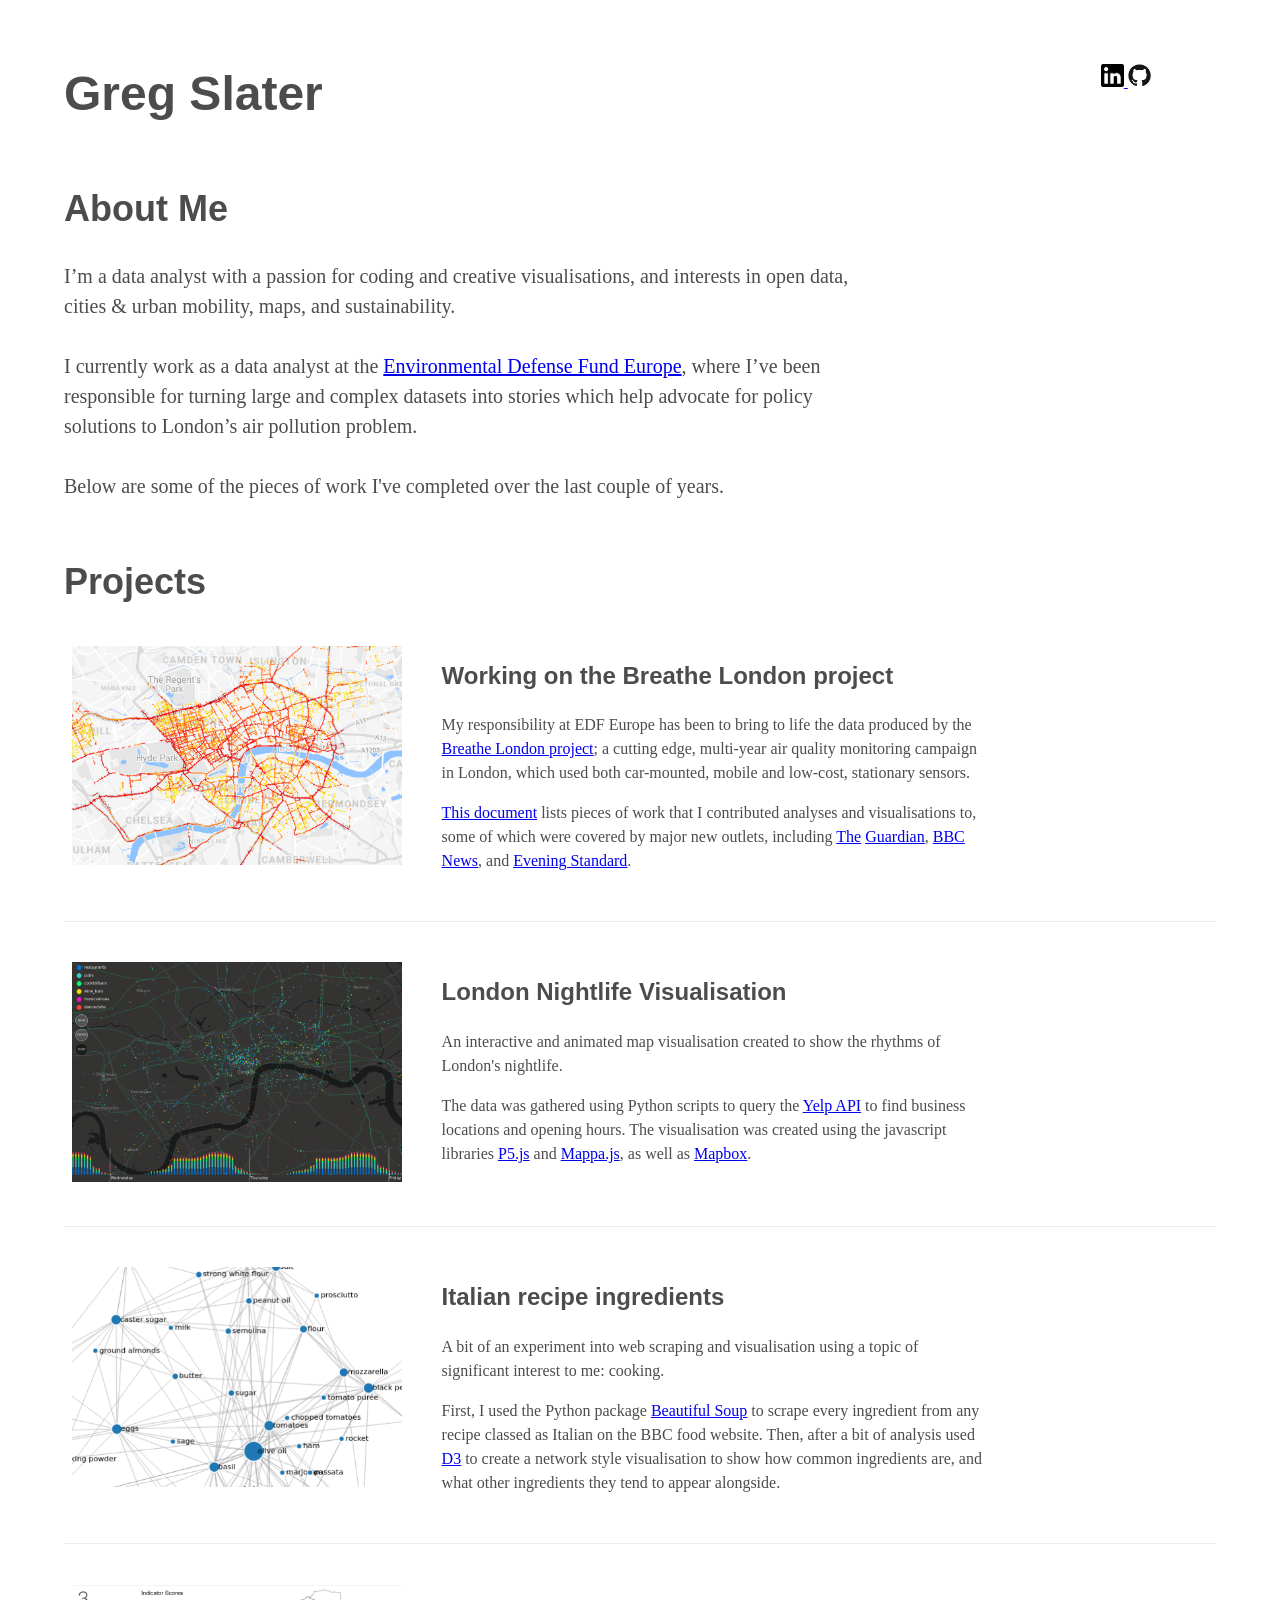
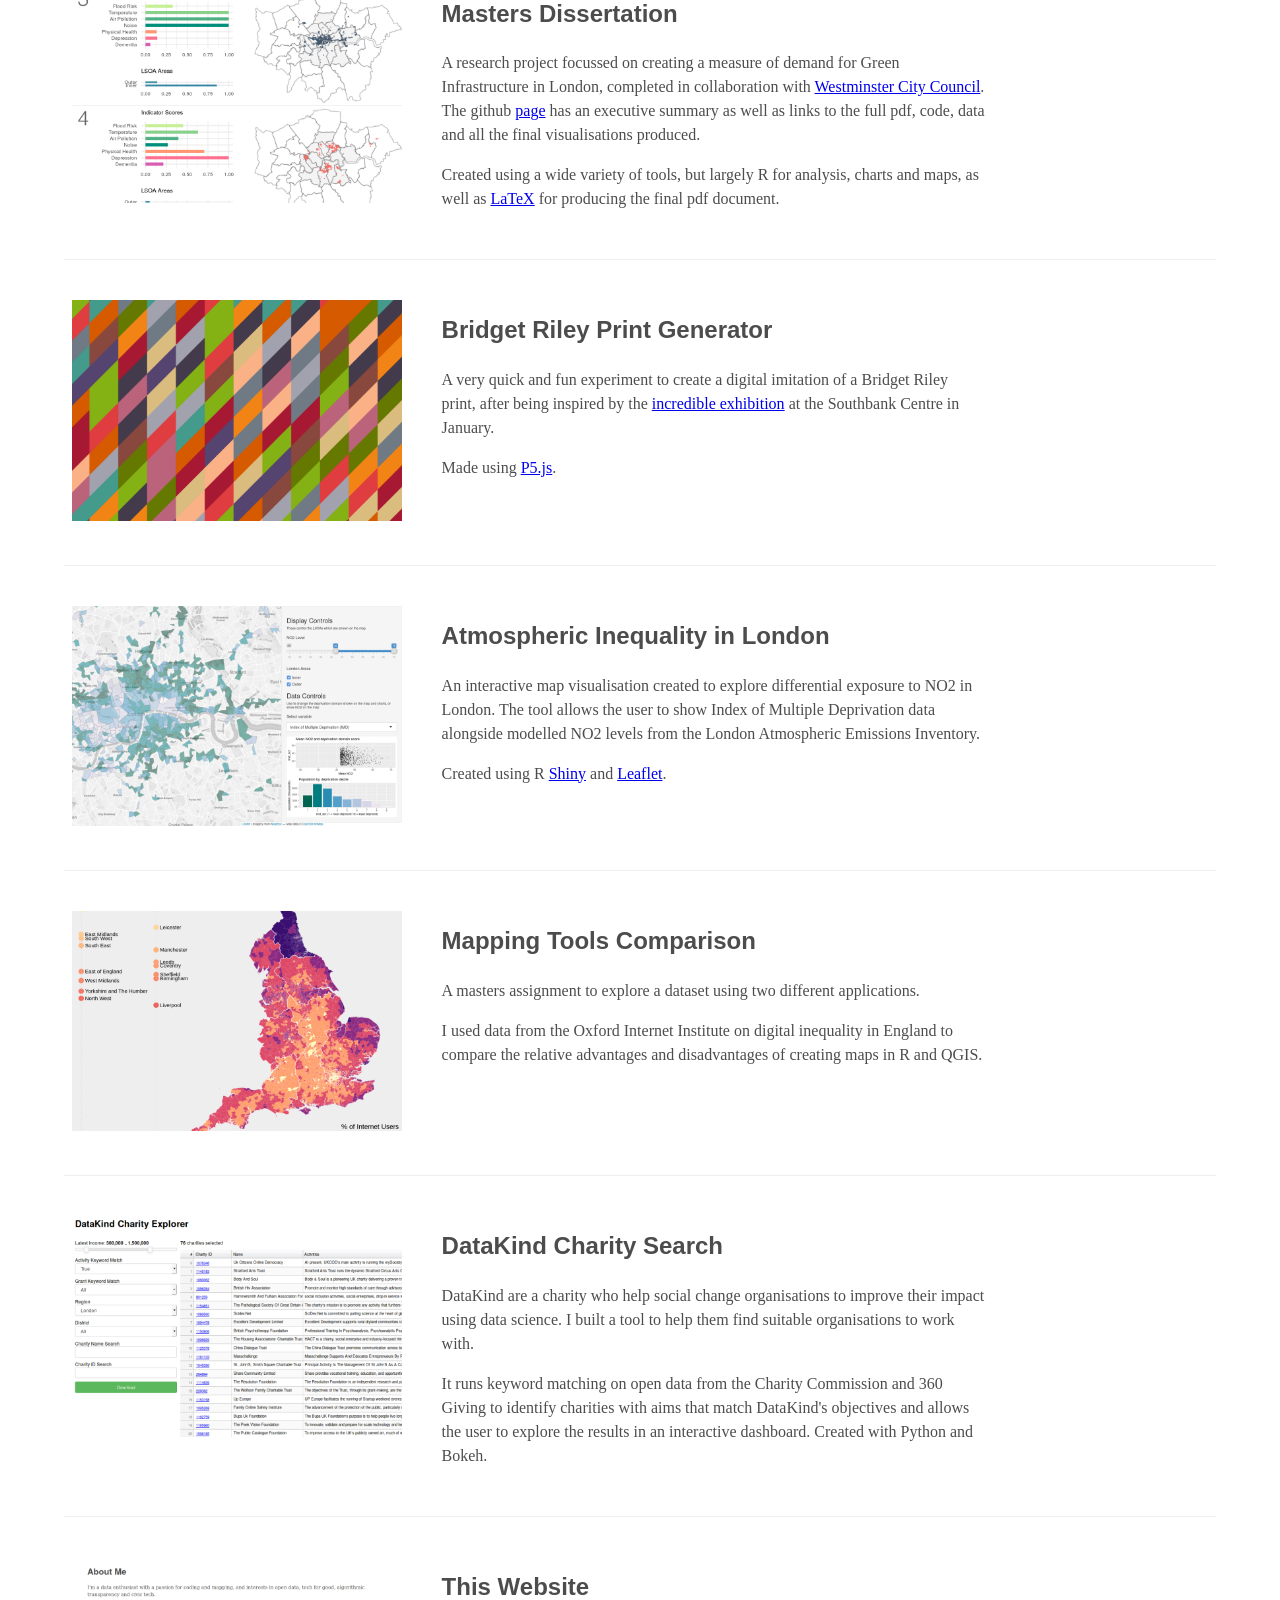
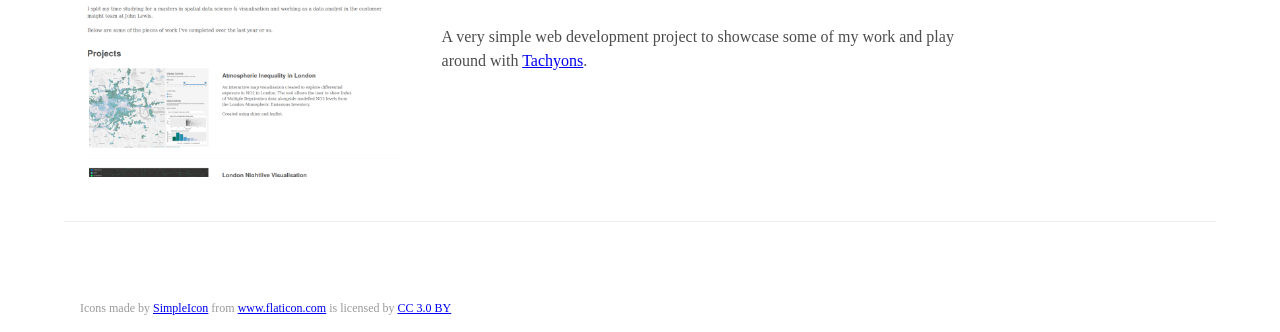
==== commit 540eff36: "update EDF projects list" ====
--- a/index.html
+++ b/index.html
@@ -54,30 +54,23 @@
         </a>
       </div>
 
+      <!-- <a href="link">text</a> -->
+
       <div class = "fl w-70 mh4 measure-wide">
         <h3 class = "f3 sans-serif">Working on the Breathe London project</h3>
         <p class = "f5 lh-copy baskerville">
           My responsibility at EDF Europe has been to bring to life the data produced
           by the <a href='https://www.globalcleanair.org/innovative-air-quality-monitoring/london-uk/'>Breathe London project</a>; a cutting edge, multi-year air quality monitoring
-          campaign in London, which used both car-mounted, mobile and low-cost, stationary sensors. I contributed analyses and visualisations to the following pieces of work:
-        </p>
-
-          <li class = "f5 lh-copy baskerville"><a href="https://www.edf.org/media/young-activists-and-nhs-doctors-warn-breathing-kills-london-air-pollution-hits-deprived-areas">Inequality in air pollution exposure</a>, featured in <a href="https://www.theguardian.com/environment/2021/mar/11/london-teenagers-road-signs-highlight-effect-of-toxic-air-on-people-of-colour">The Guardian</a>, <a href="https://www.standard.co.uk/news/london/choked-up-hijack-road-signs-catford-brixton-whitechapel-air-pollution-impacts-bame-communities-b923643.html">Evening Standard</a>, and <a href="https://www.bbc.co.uk/news/uk-england-london-56372704">BBC News</a>.</li>
-
-          <li class = "f5 lh-copy baskerville"><a href='https://www.globalcleanair.org/health/londons-major-roads-are-noisy-polluted-and-outdated-its-time-to-make-these-roads-healthier-and-more-equitable/'>Pollution effects</a>
- of <a href='https://www.edf.org/media/parent-and-teen-campaigners-demand-action-after-study-reveals-nearly-50000-london-school'>major roads</a>, referenced in <a href='https://www.theguardian.com/environment/2021/jun/04/pollutionwatch-time-to-rethink-londons-red-routes?edf=145'>The Guardian</a>
- and <a href='https://www.bigissue.com/latest/environment/dangerous-levels-of-air-pollution-near-london-schools-say-parents-groups/'>The Big Issue</a>.</li>
-
-          <li class = "f5 lh-copy baskerville"><a href='https://www.edf.org/media/london-parent-groups-warn-diesel-buses-choking-young-children'>Pollution effects of diesel buses</a>, featured in <a href='https://www.bigissue.com/latest/environment/the-wheels-on-the-bus-make-toxic-air-parents-call-for-action-on-pollution/'>The Big Issue</a>.</li>
-
-          <li class = "f5 lh-copy baskerville"><a href='https://www.globalcleanair.org/london/londons-major-roads-are-putting-children-at-risk-of-developing-asthma/'>Health risks of major road pollution</a>.</li>
-
-          <li class = "f5 lh-copy baskerville"><a href='https://www.globalcleanair.org/health/deprived-and-bame-schoolchildren-in-london-experience-greater-air-pollution-burden/'>Pollution levels at London primary schools</a>, used for <a href='https://www.london.gov.uk/about-us/london-assembly/london-assembly-publications/clearing-air-pollution-london'>London Assembly report</a>.</li>
-
-          <li class = "f5 lh-copy baskerville"><a href='https://www.edfeurope.org/news/2020/05/10/how-we-used-machine-learning-get-better-estimate-londons-no2-pollution-reduction'>COVID-19 impacts on pollution levels</a>.</li>
-
-          <li class = "f5 lh-copy baskerville"><a href='https://www.edfeurope.org/news/2020/15/09/traffic-congestion-increasing-london-above-2019-levels-outside-city-centre'>COVID-19 impacts on congestion</a>, featured in <a href='https://www.theguardian.com/environment/2020/sep/15/road-congestion-levels-in-outer-london-higher-than-before-lockdown'>The Guardian</a>.</li>
-
+          campaign in London, which used both car-mounted, mobile and low-cost, stationary sensors.
+        </p>
+        <p class = "f5 lh-copy baskerville">
+          <a href="https://greg-slater.github.io/edf/EDF Europe data stories master list July 2021.pdf">This document</a>
+          lists pieces of work that I contributed analyses and visualisations
+          to, some of which were covered by major new outlets, including <a href="https://www.theguardian.com/environment/2021/mar/11/london-teenagers-road-signs-highlight-effect-of-toxic-air-on-people-of-colour">The</a>
+          <a href="https://www.theguardian.com/environment/2020/sep/15/road-congestion-levels-in-outer-london-higher-than-before-lockdown">Guardian</a>,
+          <a href="https://www.bbc.co.uk/news/uk-england-london-56372704">BBC News</a>, and
+          <a href="https://www.standard.co.uk/news/london/choked-up-hijack-road-signs-catford-brixton-whitechapel-air-pollution-impacts-bame-communities-b923643.html">Evening Standard</a>.
+        </p>
 
       </div>
 
